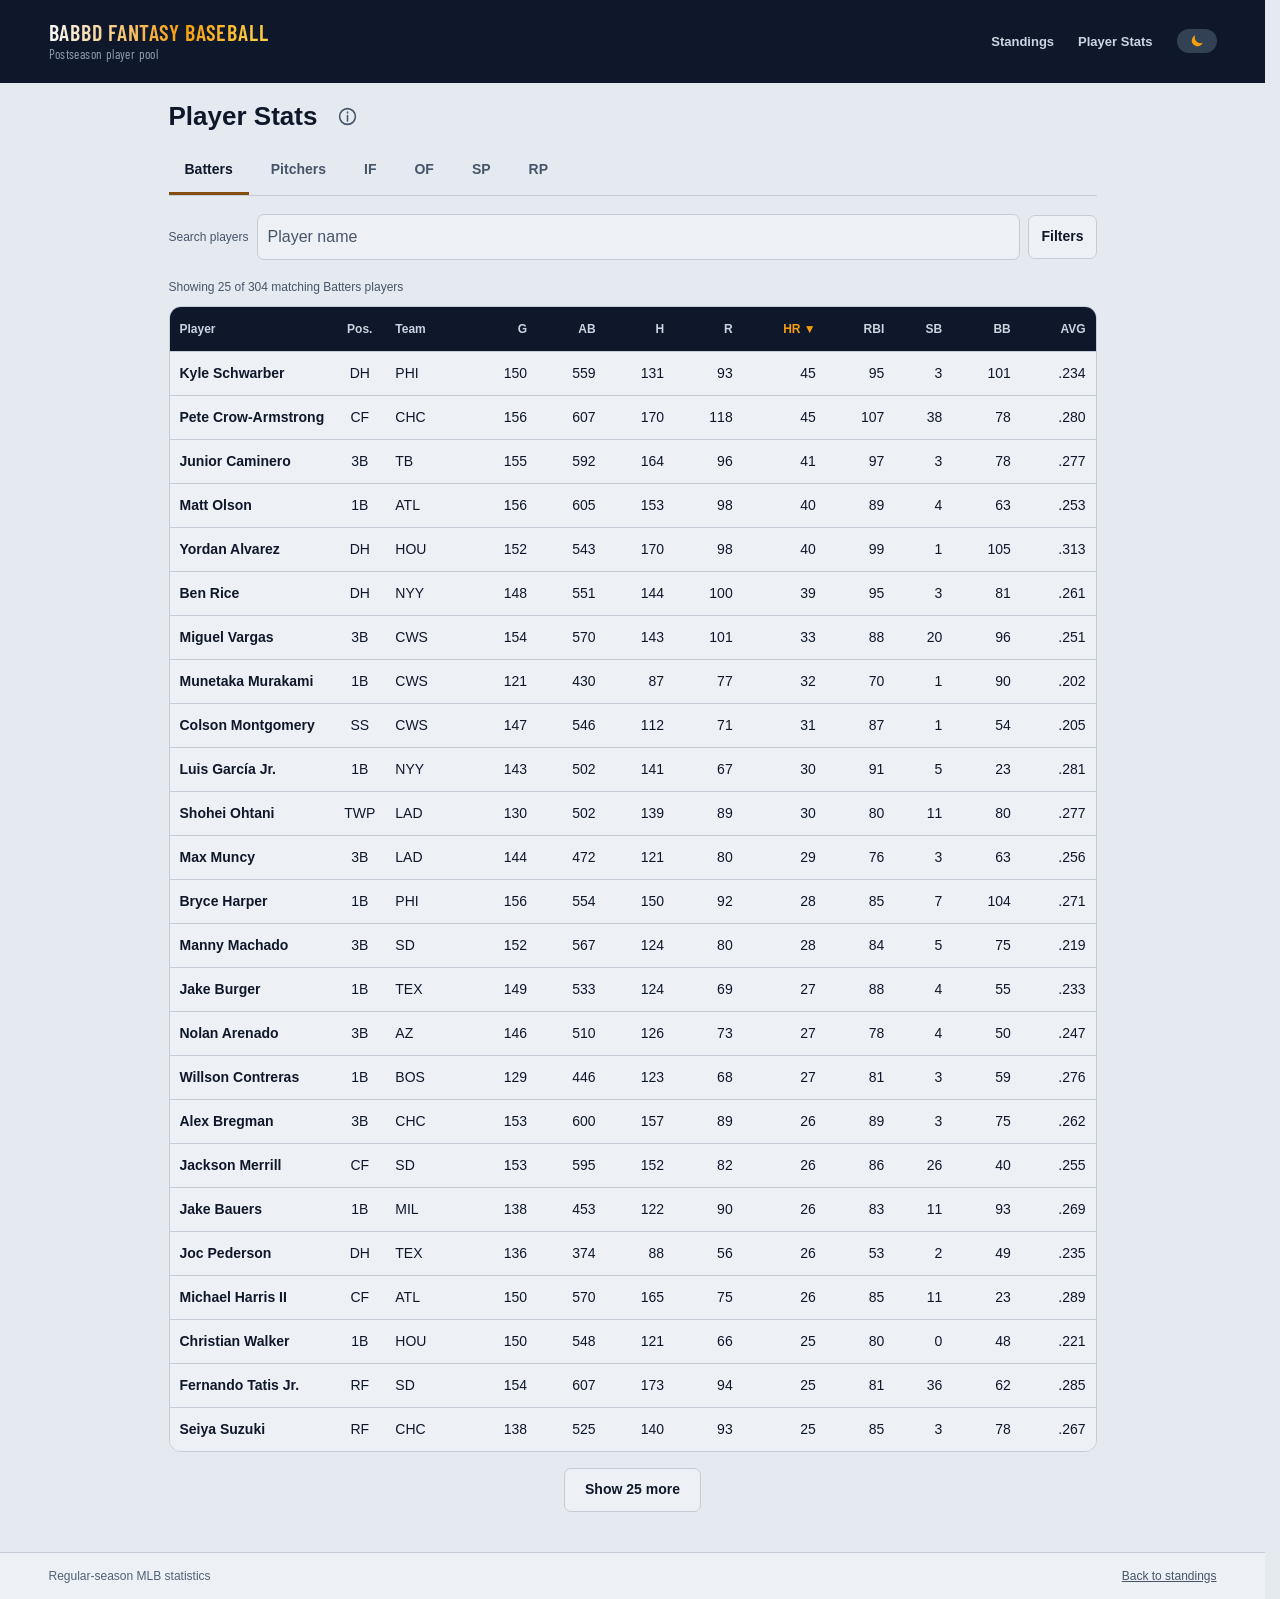
==== docs/stats.html @ 64192c9e "accessibility and additional filters" ====
<!doctype html>
<html lang="en" data-theme="light">
<head>
  <meta charset="utf-8">
  <meta name="viewport" content="width=device-width,initial-scale=1,viewport-fit=cover">
  <meta name="theme-color" content="#0f172a">
  <title>Player Stats · BABBD Fantasy Baseball</title>
  <link rel="icon" type="image/svg+xml" href="favicon.svg">
  <link rel="stylesheet" href="styles.css">
  <link rel="stylesheet" href="stats.css">
  <script src="theme.js"></script>
</head>
<body>
  <header><div class="header-inner">
    <div><h1 class="header-title">BABBD Fantasy Baseball</h1><p class="header-subtitle">Postseason player pool</p></div>
    <button class="mobile-menu-toggle" type="button" aria-label="Open navigation menu" aria-expanded="false" aria-controls="header-menu">
      <svg viewBox="0 0 24 24" aria-hidden="true"><path d="M4 6h16M4 12h16M4 18h16"/></svg>
    </button>
    <nav class="header-right" id="header-menu" aria-label="Main navigation">
      <a class="leaders-nav-link" href="./">Standings</a>
      <a class="leaders-nav-link" href="stats.html" aria-current="page">Player Stats</a>
      <button class="theme-toggle" id="theme-toggle" aria-label="Switch color theme" aria-pressed="false">
        <svg id="theme-icon" viewBox="0 0 24 24" aria-hidden="true"><path d="M21.75 15A9.72 9.72 0 0 1 18 15.75 9.75 9.75 0 0 1 8.25 6c0-1.33.27-2.6.75-3.75A9.75 9.75 0 1 0 21.75 15Z"/></svg>
      </button>
    </nav>
  </div></header>
  <main class="page-wrap">
    <div class="stats-heading">
      <h2 class="stats-title">Player Stats</h2>
      <button id="stats-info-open" class="stats-info-button" type="button" aria-label="About player statistics" aria-haspopup="dialog" aria-controls="stats-info-dialog">
        <svg viewBox="0 0 24 24" aria-hidden="true"><circle cx="12" cy="12" r="9"/><path d="M12 11v6M12 7v1"/></svg>
      </button>
    </div>
    <dialog id="stats-info-dialog" aria-labelledby="stats-info-title" aria-describedby="stats-info-description stats-dates">
      <div class="stats-info-heading">
        <h2 id="stats-info-title">About Player Stats</h2>
        <button id="stats-info-close" type="button" aria-label="Close information" autofocus>×</button>
      </div>
      <p id="stats-info-description" class="stats-intro">Regular-season stats for the selected organizations’ current players, including stats earned with previous teams.</p>
      <p id="stats-dates" class="stats-meta">Statistics dates will appear when player data loads.</p>
      <h3 class="stats-info-subheading">Tabs</h3>
      <p>Batters and Pitchers show the complete lists. IF and OF use primary MLB position; SP and RP use stats in the selected range:</p>
      <ul class="stats-info-rules">
        <li><strong>IF:</strong> C, 1B, 2B, 3B, SS. <strong>OF:</strong> LF, CF, RF, OF.</li>
        <li><strong>SP:</strong> 2+ starts. <strong>RP:</strong> 2+ saves or fewer than 2 starts. Players with 2+ starts and 2+ saves appear in both, regardless of position label.</li>
        <li>Primary DHs and players without a listed position are excluded from IF and OF.</li>
      </ul>
      <h3 class="stats-info-subheading">Eligibility</h3>
      <p>Minimum AB applies to all batting views; minimum IP applies to all pitching views, regardless of sorting. Minimums use the selected range; zero includes everyone. Optioned and injured-list players are included; free agents and released players are excluded.</p>
      <p>Last 30 days ends on the published through-date, includes that day, and stays within the season year.</p>
      <h3 class="stats-info-subheading">Sorting</h3>
      <p>Default: most HR for batters, most K for pitchers. Select a column heading to sort; select again to reverse.</p>
    </dialog>
    <p id="stats-status" class="stats-meta" role="status">Loading player statistics…</p>
    <div id="stats-content" hidden>
      <div class="stats-tabs" role="tablist" aria-label="Player type">
        <button id="batters-tab" role="tab" aria-selected="true" aria-controls="stats-panel" tabindex="0" data-group="batters">Batters</button>
        <button id="pitchers-tab" role="tab" aria-selected="false" aria-controls="stats-panel" tabindex="-1" data-group="pitchers">Pitchers</button>
        <button id="if-tab" role="tab" aria-selected="false" aria-controls="stats-panel" tabindex="-1" data-group="if">IF</button>
        <button id="of-tab" role="tab" aria-selected="false" aria-controls="stats-panel" tabindex="-1" data-group="of">OF</button>
        <button id="sp-tab" role="tab" aria-selected="false" aria-controls="stats-panel" tabindex="-1" data-group="sp">SP</button>
        <button id="rp-tab" role="tab" aria-selected="false" aria-controls="stats-panel" tabindex="-1" data-group="rp">RP</button>
      </div>
      <section id="stats-panel" role="tabpanel" aria-labelledby="batters-tab">
        <div class="stats-controls">
          <div class="stats-search-row">
            <label for="stats-search">Search players</label>
            <input id="stats-search" type="search" placeholder="Player name" autocomplete="off">
            <button id="stats-filters-toggle" type="button" aria-expanded="false" aria-controls="stats-filters-panel">Filters</button>
          </div>
          <div id="stats-filters-panel" class="stats-filter-fields" hidden>
            <label>Statistics range<select id="stats-range"></select></label>
            <label>Team<select id="stats-team"><option value="">All teams</option></select></label>
            <label>Position<select id="stats-position"><option value="">All positions</option></select></label>
            <label>Minimum AB<input id="stats-min-ab" type="number" min="0" step="1" value="0" inputmode="numeric" aria-describedby="stats-qualification-help stats-qualification-error"></label>
            <label>Minimum IP (whole innings)<input id="stats-min-ip" type="number" min="0" step="1" value="0" inputmode="numeric" aria-describedby="stats-qualification-help stats-qualification-error"></label>
            <p id="stats-qualification-help" class="stats-meta stats-filter-help">Applies to every player in the relevant batting or pitching view. Zero means no minimum.</p>
            <p id="stats-qualification-error" class="stats-meta stats-filter-help" role="status" hidden>Enter a whole number of zero or greater for each minimum. The last valid minimums remain applied.</p>
          </div>
        </div>
        <p id="stats-count" class="stats-meta" role="status"></p>
        <div class="stats-table-wrap" role="region" aria-label="Player statistics, scroll horizontally for more columns" tabindex="0">
          <table id="player-stats-table"><caption class="sr-only">Player statistics</caption><thead></thead><tbody></tbody></table>
        </div>
        <p id="stats-empty" class="stats-meta" hidden>No players match these filters.</p>
        <button id="stats-show-more" type="button" aria-controls="player-stats-table" hidden>Show more</button>
      </section>
    </div>
  </main>
  <footer class="site-footer"><div class="site-footer-inner"><span>Regular-season MLB statistics</span><a href="./">Back to standings</a></div></footer>
  <script src="header.js" defer></script>
  <script src="stats-positions.js" defer></script>
  <script src="stats-sort.js" defer></script>
  <script src="stats-filters.js" defer></script>
  <script src="stats.js" defer></script>
</body>
</html>
---- docs/styles.css ----
@import url('https://fonts.googleapis.com/css2?family=Barlow+Condensed:wght@400;600&display=swap');
*,*::before,*::after{box-sizing:border-box;margin:0;padding:0}
:root{--bg:#e4eaf0;--card:#edf1f5;--hover:#dce3ea;--header:#0f172a;--th:#0f172a;--text:#0f172a;--owner:#0f172a;--score:#0f172a;--muted:#475569;--faint:#526176;--border:#c4cdd7;--border-th:#1e293b;--green:#059669;--green-bg:#bbf7d0;--green-text:#065f46;--red:#dc2626;--red-bg:#fecaca;--red-text:#991b1b;--mid-bg:#d4dce5;--mid-text:#475569;--accent:#f59e0b;--sort-text:#854d0e;--focus:#854d0e;--radius:12px;--title:linear-gradient(95deg,#f8fafc 0%,#f59e0b 60%,#fcd34d 100%)}
[data-theme=dark]{--bg:#0f172a;--card:#1e293b;--hover:#263349;--header:#020817;--th:#020817;--text:#e2e8f0;--owner:#f1f5f9;--score:#f1f5f9;--muted:#94a3b8;--faint:#94a3b8;--border:#334155;--border-th:#0f172a;--green:#34d399;--green-bg:#0d3d23;--green-text:#34d399;--red:#f87171;--red-bg:#2d0a0a;--red-text:#f87171;--mid-bg:#1e293b;--mid-text:#94a3b8;--sort-text:#f59e0b;--focus:#f59e0b;--title:linear-gradient(95deg,#f1f5f9 0%,#fcd34d 55%,#f59e0b 100%)}
html{scrollbar-gutter:stable}body{font-family:-apple-system,BlinkMacSystemFont,"Segoe UI",Roboto,sans-serif;background:var(--bg);color:var(--text);font-size:14px;line-height:1.5;min-height:100vh;display:flex;flex-direction:column}header{background:var(--header);color:white}.header-inner{max-width:1200px;margin:auto;padding:1.25rem 1rem;display:flex;align-items:center;justify-content:space-between;gap:1rem}.header-left,.header-right{display:flex;align-items:center}.header-left{gap:12px;min-width:0}.header-right{gap:1.5rem}.site-logo{display:flex}.site-logo svg{width:34px;height:34px}.header-title{font:600 22px/1.1 'Barlow Condensed',sans-serif;letter-spacing:.04em;text-transform:uppercase;background:var(--title);background-clip:text;-webkit-background-clip:text;color:transparent}.header-subtitle{font:400 13px/1.2 'Barlow Condensed',sans-serif;letter-spacing:.03em;color:#94a3b8;margin-top:3px}.header-meta{display:flex;gap:1.5rem;font-size:13px;color:#94a3b8}.header-meta strong{color:white;font-weight:500}.theme-toggle{background:#334155;border:0;border-radius:20px;width:40px;height:24px;display:grid;place-items:center;cursor:pointer}.theme-toggle svg{width:14px;height:14px;fill:#f59e0b}.page-wrap{max-width:1200px;width:100%;margin:auto;padding:1.5rem 1rem;flex:1}.status-bar{display:flex;align-items:center;gap:.5rem;color:var(--muted);font-size:12px;margin-bottom:1rem}.status-dot{width:7px;height:7px;background:var(--green);border-radius:50%}.section-heading{font-size:11px;font-weight:600;color:var(--muted);text-transform:uppercase;letter-spacing:.06em;margin-bottom:.75rem}.legend{display:flex;gap:1rem;flex-wrap:wrap;color:var(--muted);font-size:12px;margin-bottom:1rem}.legend span{display:flex;align-items:center;gap:5px}.legend-dot{width:10px;height:10px;border-radius:2px;display:inline-block}.table-wrap{background:var(--card);border:1px solid var(--border);border-radius:var(--radius);overflow-x:auto;margin-bottom:1.5rem}.leaderboard{width:100%;border-collapse:collapse;min-width:860px;font-variant-numeric:tabular-nums}.leaderboard th{background:var(--th);color:#94a3b8;font-size:11px;font-weight:600;text-transform:uppercase;letter-spacing:.05em;padding:10px;text-align:center;white-space:nowrap;border-bottom:1px solid var(--border-th)}.leaderboard th.col-left,.leaderboard td.col-left{text-align:left}.leaderboard tbody tr{border-bottom:1px solid var(--border)}.leaderboard tbody tr:last-child{border:0}.leaderboard tbody tr:hover td{background:var(--hover)}.leaderboard td{padding:10px;text-align:center;vertical-align:middle;background:var(--card)}.leaderboard th:nth-child(1),.leaderboard td:nth-child(1){position:sticky;left:0;z-index:2}.leaderboard th:nth-child(2),.leaderboard td:nth-child(2){position:sticky;left:48px;z-index:2}.leaderboard th:nth-child(-n+2){background:var(--th)}.place{display:inline-flex;align-items:center;justify-content:center;width:26px;height:26px;border-radius:50%;font-size:13px;font-weight:600}.place-1{background:#EFBF04;color:#3d1a00}.place-2{background:#C4C4C4;color:#1e293b}.place-3{background:#CE8946;color:#3d1a00}.place-n{color:var(--muted)}.owner-link{color:var(--owner);font-weight:600;text-decoration:none}.owner-link:hover{text-decoration:underline}.score{font-size:16px;font-weight:700;color:var(--score)}.cat-cell{display:flex;flex-direction:column;align-items:center;gap:3px}.cat-val{font-size:13px;font-weight:500}.cat-pts{font-size:10px;font-weight:600;padding:1px 5px;border-radius:10px;min-width:22px}.pts-high{background:var(--green-bg);color:var(--green-text)}.pts-low{background:var(--red-bg);color:var(--red-text)}.pts-mid{background:var(--mid-bg);color:var(--mid-text)}.sortable{cursor:pointer;user-select:none}.sortable:hover,th.sort-active{background:var(--hover)!important;color:var(--accent)!important}td.sort-active{background:var(--hover)!important;color:var(--score)!important}.sort-indicator{font-size:9px;margin-left:2px}.mobile-only{display:none}.mob-card{background:var(--card);border:1px solid var(--border);border-radius:var(--radius);margin-bottom:8px;overflow:hidden}.mob-card-header{width:100%;display:flex;align-items:center;gap:10px;padding:12px 14px;background:none;border:0;color:var(--text);cursor:pointer}.mob-owner{flex:1;text-align:left;font-size:15px}.mob-score{font-size:18px;font-weight:700;color:var(--score)}.mob-chevron{width:16px;color:var(--muted);transition:transform .2s}.mob-detail{border-top:1px solid var(--border);padding:12px 14px 14px}.mob-cat-grid{display:grid;grid-template-columns:repeat(5,1fr);gap:7px}.mob-cat{display:flex;flex-direction:column;align-items:center;background:var(--bg);border:1px solid var(--border);border-radius:8px;padding:7px 3px}.mob-cat label{font-size:9px;color:var(--muted);font-weight:700}.mob-cat strong{font-size:13px}.mob-detail-link{display:block;text-align:center;margin-top:10px;padding:7px;color:var(--muted);border:1px solid var(--border);border-radius:8px;text-decoration:none}.mob-sort-bar{align-items:center;gap:.5rem;margin-bottom:.75rem}.mob-sort-bar label{font-size:13px;color:var(--muted)}.mob-sort-bar select{background:var(--card);color:var(--text);border:1px solid var(--border);border-radius:4px;padding:.35rem .5rem}.back-link{display:inline-block;color:var(--muted);text-decoration:none;font-size:12px;margin-bottom:1.25rem}.owner-heading{display:flex;justify-content:space-between;align-items:end;margin-bottom:1.5rem}.owner-heading h2{font:600 30px 'Barlow Condensed',sans-serif;text-transform:uppercase}.owner-heading p{color:var(--muted);font-size:13px}.owner-heading strong{font-size:26px}.owner-section{margin-top:2rem}.owner-table{min-width:1080px}.owner-table th:nth-child(1),.owner-table td:nth-child(1){left:0}.owner-table th:nth-child(2),.owner-table td:nth-child(2){left:44px}.player-name{font-weight:600;color:var(--owner)}.slot{color:var(--muted);font-size:11px}.totals-row td{border-top:2px solid var(--border);font-weight:700}.site-footer{border-top:1px solid var(--border);background:var(--card);margin-top:auto}.site-footer-inner{max-width:1200px;margin:auto;padding:.875rem 1rem;display:flex;justify-content:space-between;color:var(--faint);font-size:12px}.state-msg{padding:3rem;text-align:center;color:var(--muted)}.sr-only{position:absolute;width:1px;height:1px;overflow:hidden;clip:rect(0,0,0,0)}
@media(max-width:640px){.desktop-only{display:none!important}.mobile-only{display:block}.mob-sort-bar{display:flex}.header-meta{display:none}.header-title{font-size:17px}.page-wrap{padding:1rem .75rem}.mob-cat-grid{grid-template-columns:repeat(5,1fr)}.owner-heading h2{font-size:25px}.site-footer-inner{gap:.5rem;flex-wrap:wrap}}
@media(prefers-reduced-motion:reduce){*{scroll-behavior:auto!important;transition:none!important}}
.mobile-roster{display:none}.player-card{background:var(--card);border:1px solid var(--border);border-radius:var(--radius);margin-bottom:8px;overflow:hidden}.player-card-button{width:100%;border:0;background:none;color:var(--text);display:grid;grid-template-columns:38px 1fr auto 16px;align-items:center;gap:8px;text-align:left;padding:12px;cursor:pointer}.player-card-button:hover{background:var(--hover)}.player-card-name{font-weight:600;color:var(--owner)}.player-card-summary{font-size:12px;color:var(--muted);white-space:nowrap}.player-card-chevron{width:16px;color:var(--muted);transition:transform .2s}.player-card-detail{border-top:1px solid var(--border);padding:10px}.player-stat-grid{display:grid;grid-template-columns:repeat(5,1fr);gap:7px}.player-stat{display:flex;flex-direction:column;align-items:center;gap:2px;background:var(--bg);border:1px solid var(--border);border-radius:8px;padding:7px 3px}.player-stat label{font-size:9px;font-weight:700;color:var(--muted);text-transform:uppercase}.player-stat strong{font-size:13px;font-variant-numeric:tabular-nums}.mobile-total{display:flex;justify-content:space-between;align-items:center;background:var(--card);border:1px solid var(--border);border-radius:var(--radius);padding:11px 12px;margin-top:10px;font-weight:700}.mobile-total span:last-child{font-size:12px;color:var(--muted);text-align:right}
@media(max-width:768px) and (orientation:portrait){.owner-table-wrap{display:none}.mobile-roster{display:block}.owner-section{margin-top:1.5rem}.owner-heading{align-items:center}.owner-heading strong{font-size:21px}.player-stat-grid{grid-template-columns:repeat(4,1fr)}}

/* Keep all six hitting categories above all six pitching categories on mobile. */
.site-nav{display:flex;align-items:center;gap:14px}
#standings-table th.sortable{padding:0}
#standings-table th.sortable button{background:none;border:0;color:inherit;font:inherit;text-transform:inherit;letter-spacing:inherit;min-height:44px;width:100%;padding:10px;cursor:pointer}
#standings-table th.sortable:hover,#standings-table th.sort-active{color:var(--sort-text)!important}
#standings-table button:focus-visible{outline:2px solid var(--accent);outline-offset:-3px}
#standings-table th.sort-active button:focus-visible,#standings-table th:hover button:focus-visible{outline-color:var(--focus)}
.site-footer a{color:var(--muted)}
input::placeholder{color:var(--muted);opacity:1}
.mobile-menu-toggle{display:none;background:transparent;border:1px solid #475569;border-radius:7px;color:#f8fafc;width:44px;height:44px;align-items:center;justify-content:center;cursor:pointer;flex-shrink:0}
.mobile-menu-toggle svg{width:22px;height:22px;fill:none;stroke:currentColor;stroke-width:2;stroke-linecap:round}
.mobile-menu-toggle:focus-visible,#header-menu a:focus-visible,#header-menu button:focus-visible{outline:2px solid #f59e0b;outline-offset:3px}
@media(max-width:780px){
  header{position:relative;z-index:10}
  .header-inner{flex-wrap:wrap}
  .header-right{gap:14px}
  .mobile-menu-toggle{display:inline-flex;margin-left:auto}
  #header-menu{display:none;position:absolute;top:100%;right:0;width:240px;max-width:calc(100vw - 24px);align-items:stretch;gap:8px;padding:12px;background:var(--header);border:1px solid #334155;border-right:0;border-radius:0 0 0 12px;box-shadow:0 12px 28px #0005}
  #header-menu.is-open{display:flex;flex-direction:column}
  #header-menu .site-nav{flex-direction:column;align-items:stretch;gap:0}
  #header-menu .leaders-nav-link{min-height:44px;padding:10px 8px;border-radius:6px}
  #header-menu .leaders-nav-link:hover{background:#334155}
  #header-menu .theme-toggle{width:100%;min-height:44px;border-radius:6px;display:flex;align-items:center;justify-content:flex-start;gap:10px;padding:10px 8px;color:#f8fafc;font:inherit}
  #header-menu .theme-toggle::after{content:"Dark Mode";font-size:13px;font-weight:600}
  [data-theme=dark] #header-menu .theme-toggle::after{content:"Light Mode"}
}
@media(max-width:640px){
  .mob-cat-grid{grid-template-columns:repeat(6,minmax(0,1fr));gap:4px}
  .mob-cat{min-width:0;padding:7px 1px}
}

.leaders-nav-link{color:#cbd5e1;text-decoration:none;font-size:13px;font-weight:600;display:flex;gap:5px;align-items:center}.leaders-nav-link:hover{color:white}.section-toggle-header{display:flex;align-items:center;justify-content:space-between;margin-bottom:.75rem}.section-toggle-header .section-heading{margin:0}.section-toggle-btn,.log-filter{border:1px solid var(--border);background:var(--card);color:var(--muted);border-radius:7px;padding:6px 10px;cursor:pointer}.section-toggle-btn:hover,.log-filter:hover,.log-filter.active{background:var(--hover);color:var(--text)}.game-log-controls{display:flex;gap:7px;margin-bottom:10px}.game-log-day{margin-bottom:1.25rem}.game-log-date{font-size:11px;text-transform:uppercase;letter-spacing:.06em;color:var(--muted);margin-bottom:7px}.game-log-card{background:var(--card);border:1px solid var(--border);border-radius:var(--radius);margin-bottom:7px;overflow:hidden}.game-log-head{display:grid;grid-template-columns:minmax(130px,1fr) auto;gap:10px;padding:10px 12px;border-bottom:1px solid var(--border)}.game-log-player{font-weight:600}.game-log-meta{font-size:11px;color:var(--muted)}.game-log-summary{font-size:12px;color:var(--muted);text-align:right}.game-log-stats{display:grid;grid-template-columns:repeat(auto-fit,minmax(58px,1fr));gap:6px;padding:9px}.leaders-grid{display:grid;grid-template-columns:repeat(auto-fill,minmax(310px,1fr));gap:1rem}.leader-card{background:var(--card);border:1px solid var(--border);border-radius:var(--radius);overflow:hidden}.leader-card-header{width:100%;display:flex;align-items:center;justify-content:space-between;background:none;border:0;color:var(--text);padding:12px 14px;cursor:pointer}.leader-card-title{font-size:13px;text-transform:uppercase;letter-spacing:.05em}.leader-card-body{border-top:1px solid var(--border)}.leader-list{width:100%;border-collapse:collapse}.leader-list td{padding:9px 10px;border-bottom:1px solid var(--border)}.leader-list tr:last-child td{border:0}.leader-player{font-weight:600}.leader-owner{display:block;color:var(--muted);font-size:11px}.leader-value{text-align:right;font-size:15px;font-weight:700}.leader-chevron{width:16px;color:var(--muted);transition:transform .2s}
@media(min-width:641px){.leader-card-header{pointer-events:none}.leader-chevron{display:none}.leader-card-body{display:block!important}}
@media(max-width:640px){.leaders-nav-text{display:none}.game-log-head{grid-template-columns:1fr}.game-log-summary{text-align:left}.game-log-stats{grid-template-columns:repeat(4,1fr)}}
---- docs/stats.css ----
.stats-title{font-size:26px;margin-bottom:8px}
#stats-show-more{display:block;min-height:44px;margin:16px auto;padding:10px 20px;border:1px solid var(--border);border-radius:7px;background:var(--card);color:var(--text);font:inherit;font-weight:600;cursor:pointer}
#stats-show-more[hidden]{display:none}
#stats-show-more:hover{background:var(--hover)}
#stats-show-more:focus-visible{outline:2px solid var(--focus);outline-offset:3px}
.page-wrap{max-width:960px;padding-top:12px}
#stats-status:empty{display:none}
#stats-content .stats-tabs{margin-top:8px}
@media(max-width:640px){#player-stats-table .stats-supporting{display:none}}
.stats-heading{display:flex;align-items:center;gap:8px;margin-bottom:4px}
.stats-heading .stats-title{margin-bottom:0}
.stats-info-button{display:grid;place-items:center;min-width:44px;min-height:44px;border:0;border-radius:50%;background:transparent;color:var(--muted);cursor:pointer}
.stats-info-button svg{width:21px;height:21px;fill:none;stroke:currentColor;stroke-width:1.8;stroke-linecap:round}
.stats-info-button:hover{background:var(--hover);color:var(--text)}
#stats-info-dialog{margin:auto;width:calc(100% - 32px);max-width:520px;max-height:calc(100dvh - 32px);overflow:auto;padding:24px;border:1px solid var(--border);border-radius:var(--radius);background:var(--card);color:var(--text);box-shadow:0 20px 60px #0005}
#stats-info-dialog::backdrop{background:rgb(0 0 0 / .55)}
.stats-info-heading{display:flex;align-items:center;justify-content:space-between;gap:12px;margin-bottom:16px}
.stats-info-heading h2{font-size:20px}
.stats-info-subheading{font-size:15px;margin:18px 0 8px}
.stats-info-rules{padding-left:20px;margin:12px 0}
.stats-info-rules li{margin:8px 0}
#stats-info-close{flex-shrink:0;width:44px;height:44px;border:0;border-radius:7px;background:var(--hover);color:var(--text);font-size:26px;cursor:pointer}
.stats-info-button:focus-visible,#stats-info-close:focus-visible{outline:2px solid var(--focus);outline-offset:3px}
.stats-intro{max-width:760px;color:var(--muted);margin-bottom:14px}
.stats-meta{color:var(--muted);font-size:12px;margin:10px 0}
.stats-tabs{display:flex;gap:6px;border-bottom:1px solid var(--border);margin-top:20px;overflow-x:auto}
.stats-tabs button{background:none;border:0;border-bottom:3px solid transparent;color:var(--muted);padding:12px 16px;min-height:44px;flex-shrink:0;font:inherit;font-weight:600;cursor:pointer}
.stats-tabs button[aria-selected=true]{border-bottom-color:var(--focus);color:var(--text)}
@media(max-width:640px){
  .stats-tabs{gap:0}
  .stats-tabs button{flex:1 0 auto;padding:12px 7px;font-size:13px}
}
.stats-controls{display:grid;grid-template-columns:1fr;gap:12px;margin:18px 0}
.stats-search-row{display:grid;grid-template-columns:auto minmax(0,1fr) auto;align-items:center;gap:8px}
.stats-search-row label{white-space:nowrap}
#stats-filters-toggle{min-height:44px;padding:10px 12px;border:1px solid var(--border);border-radius:7px;background:var(--card);color:var(--text);font:inherit;font-weight:600;cursor:pointer}
#stats-filters-toggle[aria-expanded=true]{background:var(--hover)}
.stats-filter-fields{display:grid;grid-template-columns:repeat(2,minmax(0,1fr));gap:12px;padding:12px;border:1px solid var(--border);border-radius:7px;background:var(--card)}
.stats-filter-fields[hidden]{display:none}
.stats-filter-help{grid-column:1/-1;margin:0}
.stats-controls input[aria-invalid=true]{border-color:var(--red)}
@media(max-width:640px){.stats-filter-fields{grid-template-columns:1fr}}
.stats-controls label{display:flex;flex-direction:column;gap:6px;font-size:12px;color:var(--muted);min-width:0}
.stats-controls input,.stats-controls select{width:100%;min-width:0;background:var(--card);color:var(--text);border:1px solid var(--border);border-radius:7px;padding:10px;font:inherit;font-size:16px}
.stats-table-wrap{overflow:auto;border:1px solid var(--border);border-radius:var(--radius);background:var(--card)}
#player-stats-table{width:100%;border-collapse:separate;border-spacing:0;white-space:nowrap;font-variant-numeric:tabular-nums}
#player-stats-table th{background:var(--th);color:#cbd5e1;text-align:right;font-size:12px}
#player-stats-table th button{color:inherit;background:none;border:0;padding:12px 10px;cursor:pointer;font:inherit;font-weight:600;min-height:44px}
#player-stats-table td{padding:11px 10px;text-align:right;border-top:1px solid var(--border);background:var(--card)}
#player-stats-table th:first-child,#player-stats-table td:first-child{width:1%;white-space:nowrap;text-align:left;position:sticky;left:0;z-index:1}
#player-stats-table th:has(button[data-sort="team"]),#player-stats-table .stats-team-cell{text-align:left}
#player-stats-table th:has(button[data-sort="position"]),#player-stats-table .stats-position-cell{width:1%;text-align:center}
#player-stats-table td:first-child{font-weight:600}
#player-stats-table tbody tr:hover td{background:var(--hover)}
#player-stats-table th[aria-sort=ascending],#player-stats-table th[aria-sort=descending]{color:var(--accent)}
.stats-tabs button:focus-visible,.stats-controls :focus-visible{outline:2px solid var(--focus);outline-offset:2px}
#player-stats-table button:focus-visible{outline:2px solid var(--accent);outline-offset:-3px}
@media(max-width:640px){
  .stats-title{font-size:22px}
  #player-stats-table td:first-child{min-width:110px;max-width:150px;white-space:normal;overflow-wrap:anywhere}
}
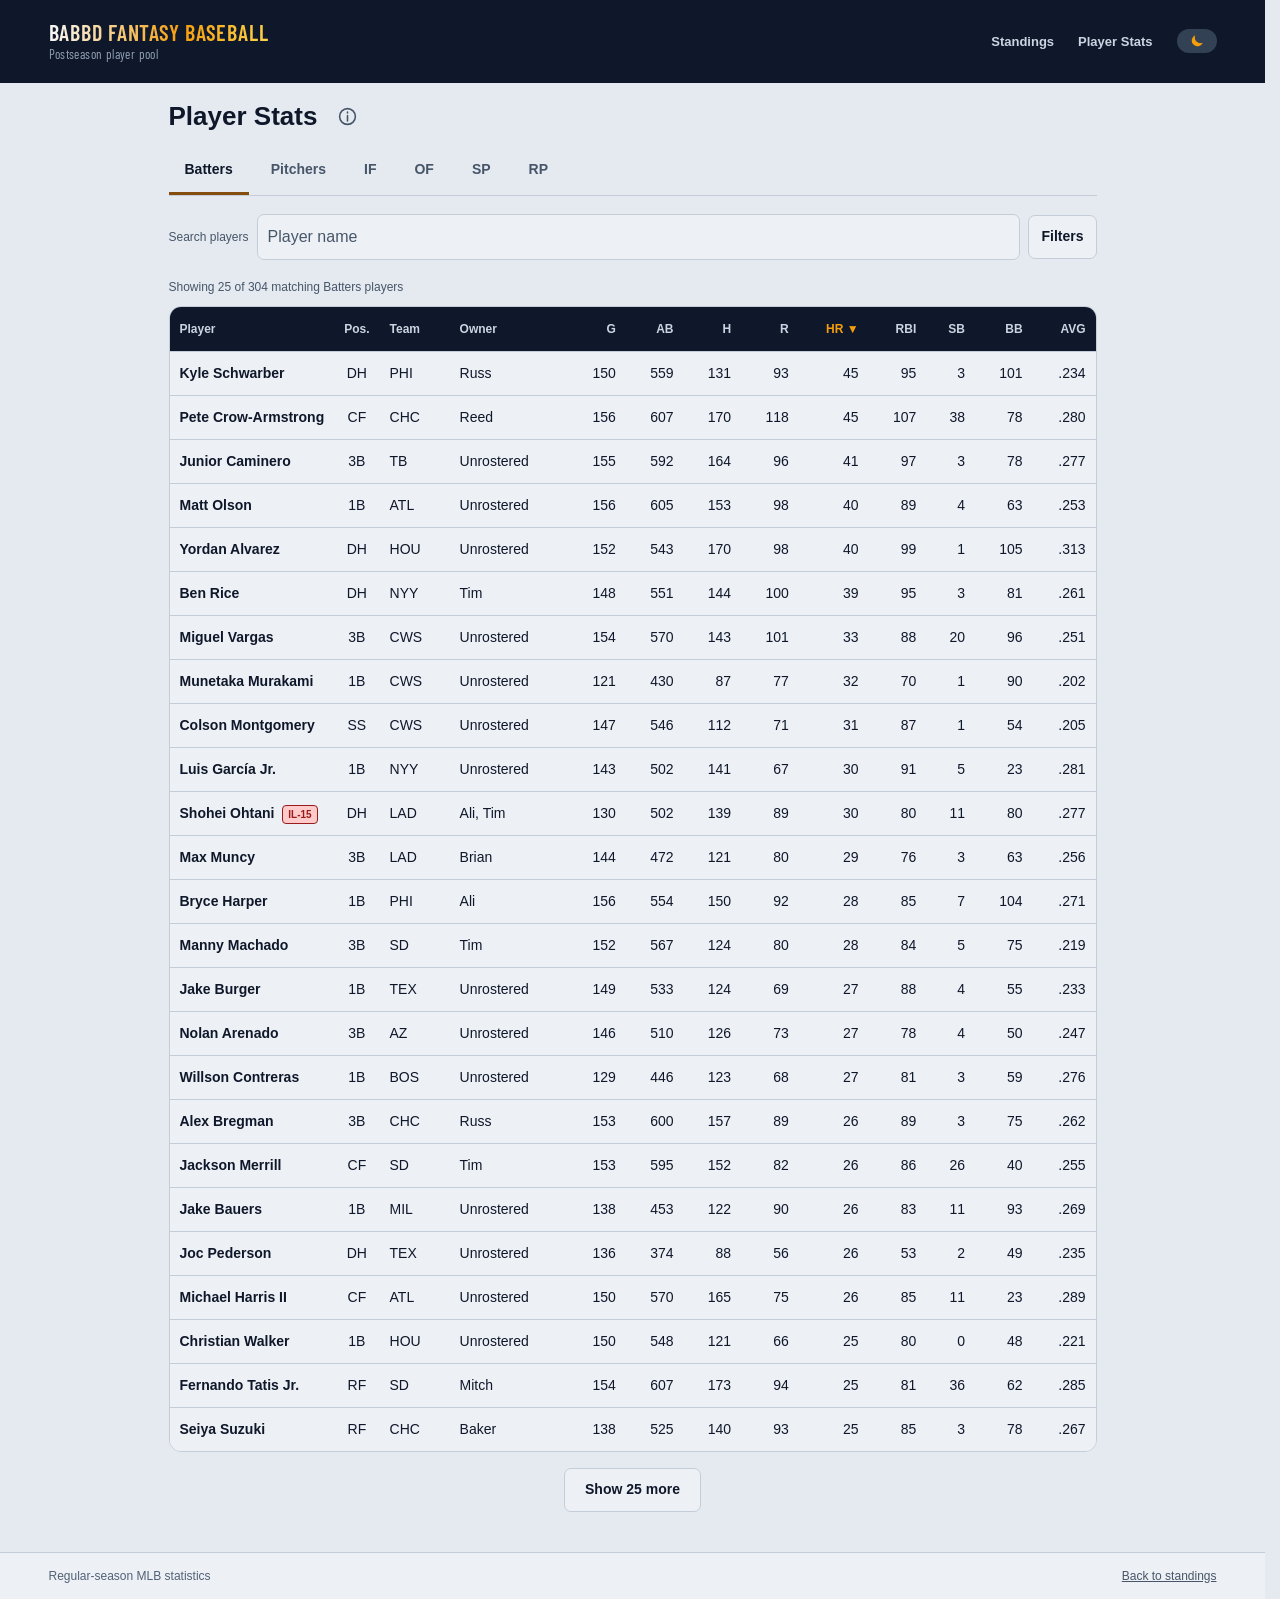
==== commit cd4f4847: "refined sorts and updated data" ====
--- a/docs/stats.html
+++ b/docs/stats.html
@@ -7,7 +7,7 @@
   <title>Player Stats · BABBD Fantasy Baseball</title>
   <link rel="icon" type="image/svg+xml" href="favicon.svg">
   <link rel="stylesheet" href="styles.css">
-  <link rel="stylesheet" href="stats.css">
+  <link rel="stylesheet" href="stats.css?v=20260922-owners">
   <script src="theme.js"></script>
 </head>
 <body>
@@ -43,9 +43,11 @@
       <ul class="stats-info-rules">
         <li><strong>IF:</strong> C, 1B, 2B, 3B, SS. <strong>OF:</strong> LF, CF, RF, OF.</li>
         <li><strong>SP:</strong> 2+ starts. <strong>RP:</strong> 2+ saves or fewer than 2 starts. Players with 2+ starts and 2+ saves appear in both, regardless of position label.</li>
-        <li>Primary DHs and players without a listed position are excluded from IF and OF.</li>
+        <li>Primary DHs and players without a listed position are excluded from IF and OF. Ohtani is displayed as DH for batting and SP for pitching.</li>
       </ul>
       <h3 class="stats-info-subheading">Eligibility</h3>
+      <p>Owner Status uses the same test rosters as Standings. Ownership applies across statistics ranges; filters only include players in this page’s postseason player pool.</p>
+      <p>Red IL badges show injured-list status as of the range's roster date, not an expected return date.</p>
       <p>Minimum AB applies to all batting views; minimum IP applies to all pitching views, regardless of sorting. Minimums use the selected range; zero includes everyone. Optioned and injured-list players are included; free agents and released players are excluded.</p>
       <p>Last 30 days ends on the published through-date, includes that day, and stays within the season year.</p>
       <h3 class="stats-info-subheading">Sorting</h3>
@@ -71,6 +73,7 @@
           <div id="stats-filters-panel" class="stats-filter-fields" hidden>
             <label>Statistics range<select id="stats-range"></select></label>
             <label>Team<select id="stats-team"><option value="">All teams</option></select></label>
+            <label>Owner Status<select id="stats-owner"><option value="">All Players</option></select></label>
             <label>Position<select id="stats-position"><option value="">All positions</option></select></label>
             <label>Minimum AB<input id="stats-min-ab" type="number" min="0" step="1" value="0" inputmode="numeric" aria-describedby="stats-qualification-help stats-qualification-error"></label>
             <label>Minimum IP (whole innings)<input id="stats-min-ip" type="number" min="0" step="1" value="0" inputmode="numeric" aria-describedby="stats-qualification-help stats-qualification-error"></label>
@@ -89,9 +92,11 @@
   </main>
   <footer class="site-footer"><div class="site-footer-inner"><span>Regular-season MLB statistics</span><a href="./">Back to standings</a></div></footer>
   <script src="header.js" defer></script>
-  <script src="stats-positions.js" defer></script>
-  <script src="stats-sort.js" defer></script>
+  <script src="stats-positions.js?v=20260922-pitcher-roles" defer></script>
+  <script src="stats-sort.js?v=20260922-owners" defer></script>
+  <script src="stats-owners.js?v=20260922-owners" defer></script>
   <script src="stats-filters.js" defer></script>
-  <script src="stats.js" defer></script>
+  <script src="stats-status.js" defer></script>
+  <script src="stats.js?v=20260922-owners" defer></script>
 </body>
 </html>
--- a/docs/styles.css
+++ b/docs/styles.css
@@ -10,6 +10,19 @@
 
 /* Keep all six hitting categories above all six pitching categories on mobile. */
 .site-nav{display:flex;align-items:center;gap:14px}
+.owner-table{min-width:0;width:auto}
+.owner-table th,.owner-table td{padding:8px 6px;white-space:nowrap}
+.owner-table th:first-child,.owner-table td:first-child{width:44px;min-width:44px;max-width:44px;padding-left:6px;padding-right:6px}
+.owner-table th:nth-child(2),.owner-table td:nth-child(2){width:1%;white-space:nowrap;padding-left:6px;padding-right:6px}
+@media(max-width:640px){
+  .owner-table th,.owner-table td{padding-left:4px;padding-right:4px}
+  /* Hide supporting stats in headers, player rows, and team totals alike. */
+  #hitter-table tr>:nth-child(3),#hitter-table tr>:nth-child(4),
+  #pitcher-table tr>:nth-child(3),#pitcher-table tr>:nth-child(8),
+  #pitcher-table tr>:nth-child(9),#pitcher-table tr>:nth-child(10){display:none}
+  .owner-table th:nth-child(2),.owner-table td:nth-child(2){padding-left:4px;padding-right:4px}
+  .owner-table td.player-name{min-width:110px;max-width:150px;white-space:normal;overflow-wrap:anywhere}
+}
 #standings-table th.sortable{padding:0}
 #standings-table th.sortable button{background:none;border:0;color:inherit;font:inherit;text-transform:inherit;letter-spacing:inherit;min-height:44px;width:100%;padding:10px;cursor:pointer}
 #standings-table th.sortable:hover,#standings-table th.sort-active{color:var(--sort-text)!important}
--- a/docs/stats.css
+++ b/docs/stats.css
@@ -1,4 +1,5 @@
 .stats-title{font-size:26px;margin-bottom:8px}
+.stats-il-badge{display:inline-block;vertical-align:middle;margin-left:4px;padding:1px 5px;border:1px solid currentColor;border-radius:4px;background:var(--red-bg);color:var(--red-text);font-size:10px;font-weight:700;line-height:1.5;white-space:nowrap}
 #stats-show-more{display:block;min-height:44px;margin:16px auto;padding:10px 20px;border:1px solid var(--border);border-radius:7px;background:var(--card);color:var(--text);font:inherit;font-weight:600;cursor:pointer}
 #stats-show-more[hidden]{display:none}
 #stats-show-more:hover{background:var(--hover)}
@@ -6,7 +7,8 @@
 .page-wrap{max-width:960px;padding-top:12px}
 #stats-status:empty{display:none}
 #stats-content .stats-tabs{margin-top:8px}
-@media(max-width:640px){#player-stats-table .stats-supporting{display:none}}
+#player-stats-table .stats-owner-cell{text-align:left}
+@media(max-width:640px){#player-stats-table .stats-supporting,#player-stats-table .stats-owner-cell{display:none}}
 .stats-heading{display:flex;align-items:center;gap:8px;margin-bottom:4px}
 .stats-heading .stats-title{margin-bottom:0}
 .stats-info-button{display:grid;place-items:center;min-width:44px;min-height:44px;border:0;border-radius:50%;background:transparent;color:var(--muted);cursor:pointer}
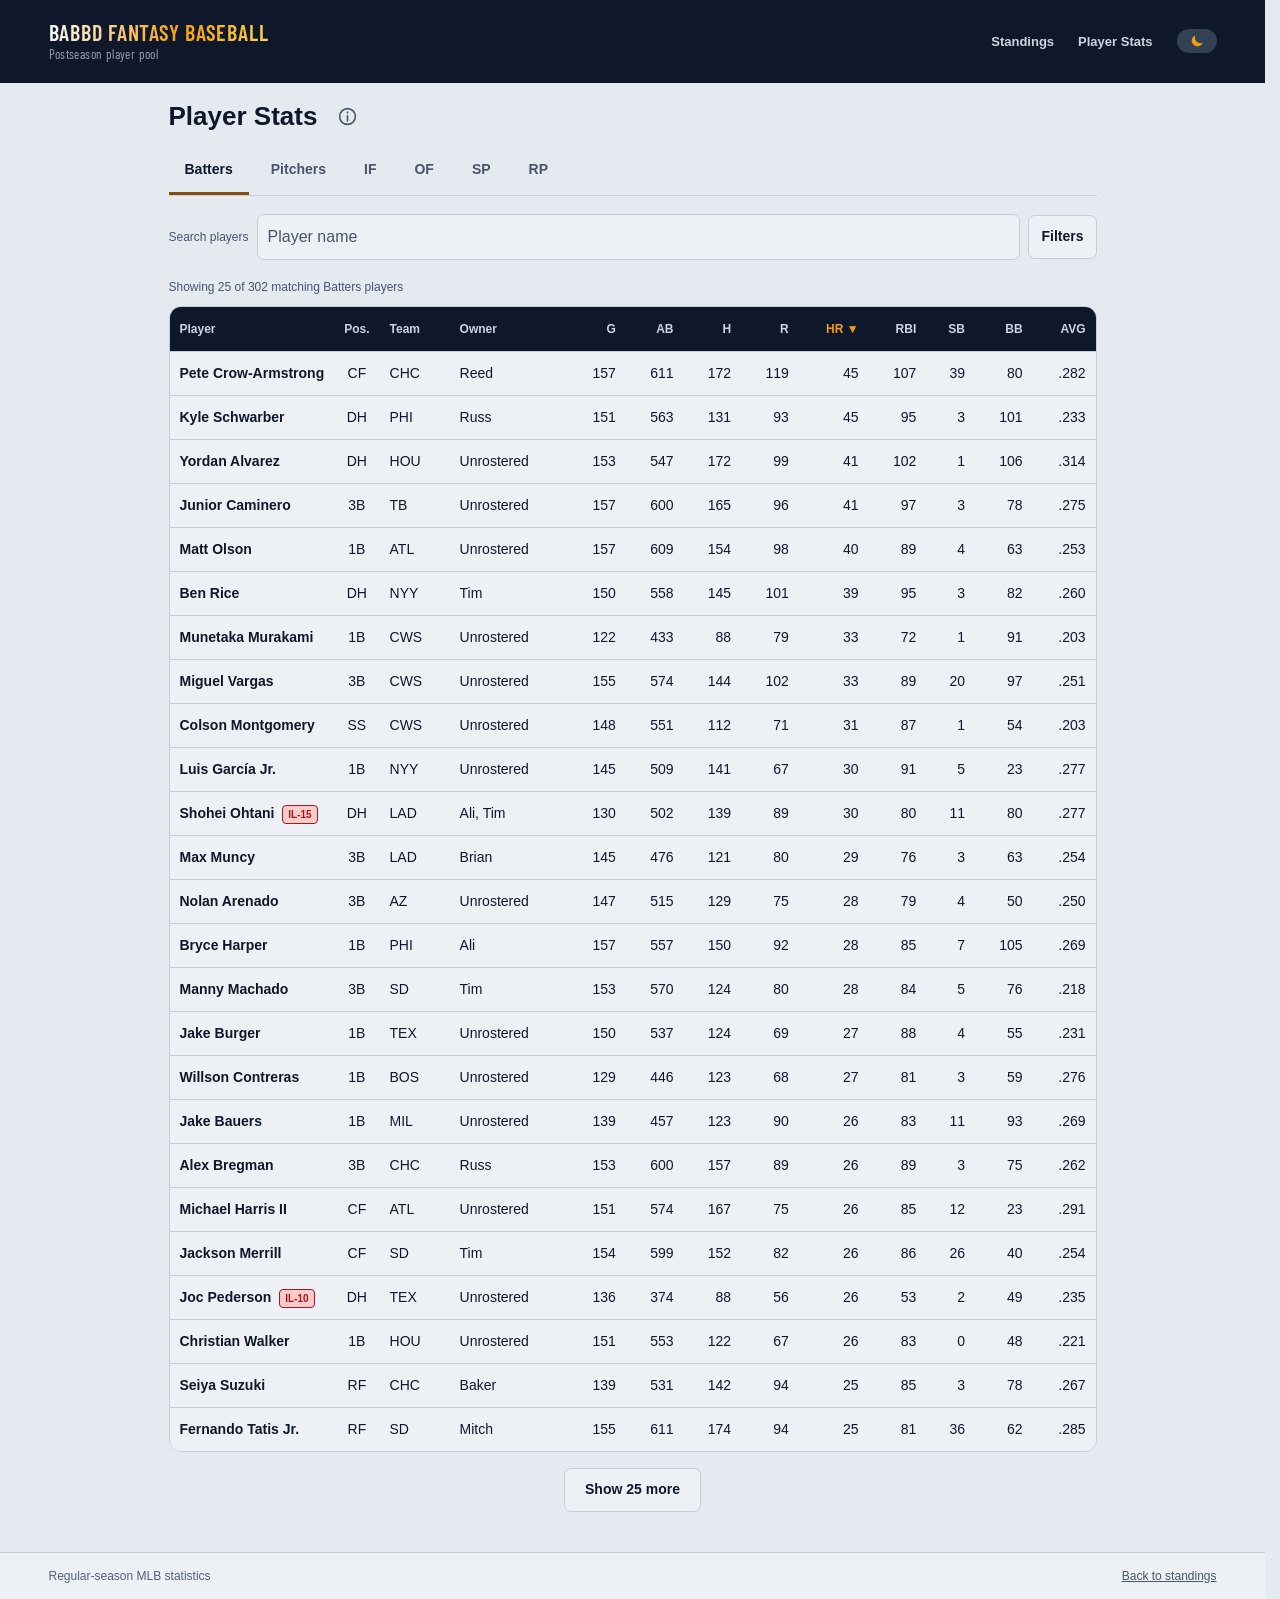
==== commit b6b2a384: "added sheet players logic" ====
--- a/docs/stats.html
+++ b/docs/stats.html
@@ -7,7 +7,7 @@
   <title>Player Stats · BABBD Fantasy Baseball</title>
   <link rel="icon" type="image/svg+xml" href="favicon.svg">
   <link rel="stylesheet" href="styles.css">
-  <link rel="stylesheet" href="stats.css?v=20260922-owners">
+  <link rel="stylesheet" href="stats.css?v=20260923-minimum-sheet-top">
   <script src="theme.js"></script>
 </head>
 <body>
@@ -42,7 +42,7 @@
       <p>Batters and Pitchers show the complete lists. IF and OF use primary MLB position; SP and RP use stats in the selected range:</p>
       <ul class="stats-info-rules">
         <li><strong>IF:</strong> C, 1B, 2B, 3B, SS. <strong>OF:</strong> LF, CF, RF, OF.</li>
-        <li><strong>SP:</strong> 2+ starts. <strong>RP:</strong> 2+ saves or fewer than 2 starts. Players with 2+ starts and 2+ saves appear in both, regardless of position label.</li>
+        <li><strong>SP:</strong> 2+ starts. <strong>RP:</strong> pitchers and designated two-way players with 2+ saves or fewer than 2 starts. Pitchers meeting both thresholds appear in both tabs. Incidental pitching by position players is excluded from RP.</li>
         <li>Primary DHs and players without a listed position are excluded from IF and OF. Ohtani is displayed as DH for batting and SP for pitching.</li>
       </ul>
       <h3 class="stats-info-subheading">Eligibility</h3>
@@ -52,6 +52,13 @@
       <p>Last 30 days ends on the published through-date, includes that day, and stays within the season year.</p>
       <h3 class="stats-info-subheading">Sorting</h3>
       <p>Default: most HR for batters, most K for pitchers. Select a column heading to sort; select again to reverse.</p>
+    </dialog>
+    <dialog id="stats-minimum-dialog" aria-labelledby="stats-minimum-title" aria-describedby="stats-qualification-help">
+      <div class="stats-info-heading">
+        <h2 id="stats-minimum-title">Minimum AB and IP</h2>
+        <button id="stats-minimum-close" type="button" aria-label="Close minimum statistics information" autofocus>×</button>
+      </div>
+      <p id="stats-qualification-help">Minimum AB applies to every player in batting views; minimum IP applies to every player in pitching views. Both use the selected statistics range, regardless of sorting. Zero means no minimum. Enter IP as whole innings.</p>
     </dialog>
     <p id="stats-status" class="stats-meta" role="status">Loading player statistics…</p>
     <div id="stats-content" hidden>
@@ -75,9 +82,15 @@
             <label>Team<select id="stats-team"><option value="">All teams</option></select></label>
             <label>Owner Status<select id="stats-owner"><option value="">All Players</option></select></label>
             <label>Position<select id="stats-position"><option value="">All positions</option></select></label>
-            <label>Minimum AB<input id="stats-min-ab" type="number" min="0" step="1" value="0" inputmode="numeric" aria-describedby="stats-qualification-help stats-qualification-error"></label>
-            <label>Minimum IP (whole innings)<input id="stats-min-ip" type="number" min="0" step="1" value="0" inputmode="numeric" aria-describedby="stats-qualification-help stats-qualification-error"></label>
-            <p id="stats-qualification-help" class="stats-meta stats-filter-help">Applies to every player in the relevant batting or pitching view. Zero means no minimum.</p>
+            <div class="stats-minimum-field">
+              <div class="stats-minimum-label"><label for="stats-min-ab">Minimum AB</label><button class="stats-info-button" type="button" data-minimum-info aria-label="About minimum AB" aria-haspopup="dialog" aria-controls="stats-minimum-dialog"><svg viewBox="0 0 24 24" aria-hidden="true"><circle cx="12" cy="12" r="9"/><path d="M12 11v6M12 7v1"/></svg></button></div>
+              <input id="stats-min-ab" type="number" min="0" step="1" value="0" inputmode="numeric" aria-describedby="stats-qualification-error">
+            </div>
+            <div class="stats-minimum-field">
+              <div class="stats-minimum-label"><label for="stats-min-ip">Minimum IP (whole innings)</label><button class="stats-info-button" type="button" data-minimum-info aria-label="About minimum IP" aria-haspopup="dialog" aria-controls="stats-minimum-dialog"><svg viewBox="0 0 24 24" aria-hidden="true"><circle cx="12" cy="12" r="9"/><path d="M12 11v6M12 7v1"/></svg></button></div>
+              <input id="stats-min-ip" type="number" min="0" step="1" value="0" inputmode="numeric" aria-describedby="stats-qualification-error">
+            </div>
+            <label class="stats-sheet-toggle"><input id="stats-sheet" type="checkbox">Sheet Players Only</label>
             <p id="stats-qualification-error" class="stats-meta stats-filter-help" role="status" hidden>Enter a whole number of zero or greater for each minimum. The last valid minimums remain applied.</p>
           </div>
         </div>
@@ -92,11 +105,11 @@
   </main>
   <footer class="site-footer"><div class="site-footer-inner"><span>Regular-season MLB statistics</span><a href="./">Back to standings</a></div></footer>
   <script src="header.js" defer></script>
-  <script src="stats-positions.js?v=20260922-pitcher-roles" defer></script>
-  <script src="stats-sort.js?v=20260922-owners" defer></script>
+  <script src="stats-positions.js?v=20260923-relief-eligibility" defer></script>
+  <script src="stats-sort.js?v=20260923-player-names" defer></script>
   <script src="stats-owners.js?v=20260922-owners" defer></script>
-  <script src="stats-filters.js" defer></script>
+  <script src="stats-filters.js?v=20260923-sheet" defer></script>
   <script src="stats-status.js" defer></script>
-  <script src="stats.js?v=20260922-owners" defer></script>
+  <script src="stats.js?v=20260923-player-names" defer></script>
 </body>
 </html>
--- a/docs/stats.css
+++ b/docs/stats.css
@@ -1,3 +1,5 @@
+.stats-controls .stats-sheet-toggle{grid-column:1/-1;flex-direction:row;align-items:center;gap:8px;min-height:44px;cursor:pointer}
+.stats-controls .stats-sheet-toggle input{width:18px;min-width:18px;height:18px;padding:0;accent-color:var(--focus)}
 .stats-title{font-size:26px;margin-bottom:8px}
 .stats-il-badge{display:inline-block;vertical-align:middle;margin-left:4px;padding:1px 5px;border:1px solid currentColor;border-radius:4px;background:var(--red-bg);color:var(--red-text);font-size:10px;font-weight:700;line-height:1.5;white-space:nowrap}
 #stats-show-more{display:block;min-height:44px;margin:16px auto;padding:10px 20px;border:1px solid var(--border);border-radius:7px;background:var(--card);color:var(--text);font:inherit;font-weight:600;cursor:pointer}
@@ -14,15 +16,15 @@
 .stats-info-button{display:grid;place-items:center;min-width:44px;min-height:44px;border:0;border-radius:50%;background:transparent;color:var(--muted);cursor:pointer}
 .stats-info-button svg{width:21px;height:21px;fill:none;stroke:currentColor;stroke-width:1.8;stroke-linecap:round}
 .stats-info-button:hover{background:var(--hover);color:var(--text)}
-#stats-info-dialog{margin:auto;width:calc(100% - 32px);max-width:520px;max-height:calc(100dvh - 32px);overflow:auto;padding:24px;border:1px solid var(--border);border-radius:var(--radius);background:var(--card);color:var(--text);box-shadow:0 20px 60px #0005}
-#stats-info-dialog::backdrop{background:rgb(0 0 0 / .55)}
+:is(#stats-info-dialog,#stats-minimum-dialog){margin:auto;width:calc(100% - 32px);max-width:520px;max-height:calc(100dvh - 32px);overflow:auto;padding:24px;border:1px solid var(--border);border-radius:var(--radius);background:var(--card);color:var(--text);box-shadow:0 20px 60px #0005}
+:is(#stats-info-dialog,#stats-minimum-dialog)::backdrop{background:rgb(0 0 0 / .55)}
 .stats-info-heading{display:flex;align-items:center;justify-content:space-between;gap:12px;margin-bottom:16px}
 .stats-info-heading h2{font-size:20px}
 .stats-info-subheading{font-size:15px;margin:18px 0 8px}
 .stats-info-rules{padding-left:20px;margin:12px 0}
 .stats-info-rules li{margin:8px 0}
-#stats-info-close{flex-shrink:0;width:44px;height:44px;border:0;border-radius:7px;background:var(--hover);color:var(--text);font-size:26px;cursor:pointer}
-.stats-info-button:focus-visible,#stats-info-close:focus-visible{outline:2px solid var(--focus);outline-offset:3px}
+:is(#stats-info-close,#stats-minimum-close){flex-shrink:0;width:44px;height:44px;border:0;border-radius:7px;background:var(--hover);color:var(--text);font-size:26px;cursor:pointer}
+.stats-info-button:focus-visible,:is(#stats-info-close,#stats-minimum-close):focus-visible{outline:2px solid var(--focus);outline-offset:3px}
 .stats-intro{max-width:760px;color:var(--muted);margin-bottom:14px}
 .stats-meta{color:var(--muted);font-size:12px;margin:10px 0}
 .stats-tabs{display:flex;gap:6px;border-bottom:1px solid var(--border);margin-top:20px;overflow-x:auto}
@@ -39,9 +41,16 @@
 #stats-filters-toggle[aria-expanded=true]{background:var(--hover)}
 .stats-filter-fields{display:grid;grid-template-columns:repeat(2,minmax(0,1fr));gap:12px;padding:12px;border:1px solid var(--border);border-radius:7px;background:var(--card)}
 .stats-filter-fields[hidden]{display:none}
+@media(width < 500px){.stats-filter-fields{grid-template-columns:1fr}}
 .stats-filter-help{grid-column:1/-1;margin:0}
+.stats-minimum-field{min-width:0;display:flex;flex-direction:column;gap:6px}
+.stats-minimum-field[hidden]{display:none}
+@media(min-width:500px){
+  .stats-controls .stats-sheet-toggle{grid-column:2;align-self:start}
+}
+.stats-minimum-label{display:flex;align-items:center;gap:4px;flex:1}
+.stats-minimum-label .stats-info-button{flex-shrink:0;min-width:28px;min-height:28px;padding:3px}
 .stats-controls input[aria-invalid=true]{border-color:var(--red)}
-@media(max-width:640px){.stats-filter-fields{grid-template-columns:1fr}}
 .stats-controls label{display:flex;flex-direction:column;gap:6px;font-size:12px;color:var(--muted);min-width:0}
 .stats-controls input,.stats-controls select{width:100%;min-width:0;background:var(--card);color:var(--text);border:1px solid var(--border);border-radius:7px;padding:10px;font:inherit;font-size:16px}
 .stats-table-wrap{overflow:auto;border:1px solid var(--border);border-radius:var(--radius);background:var(--card)}
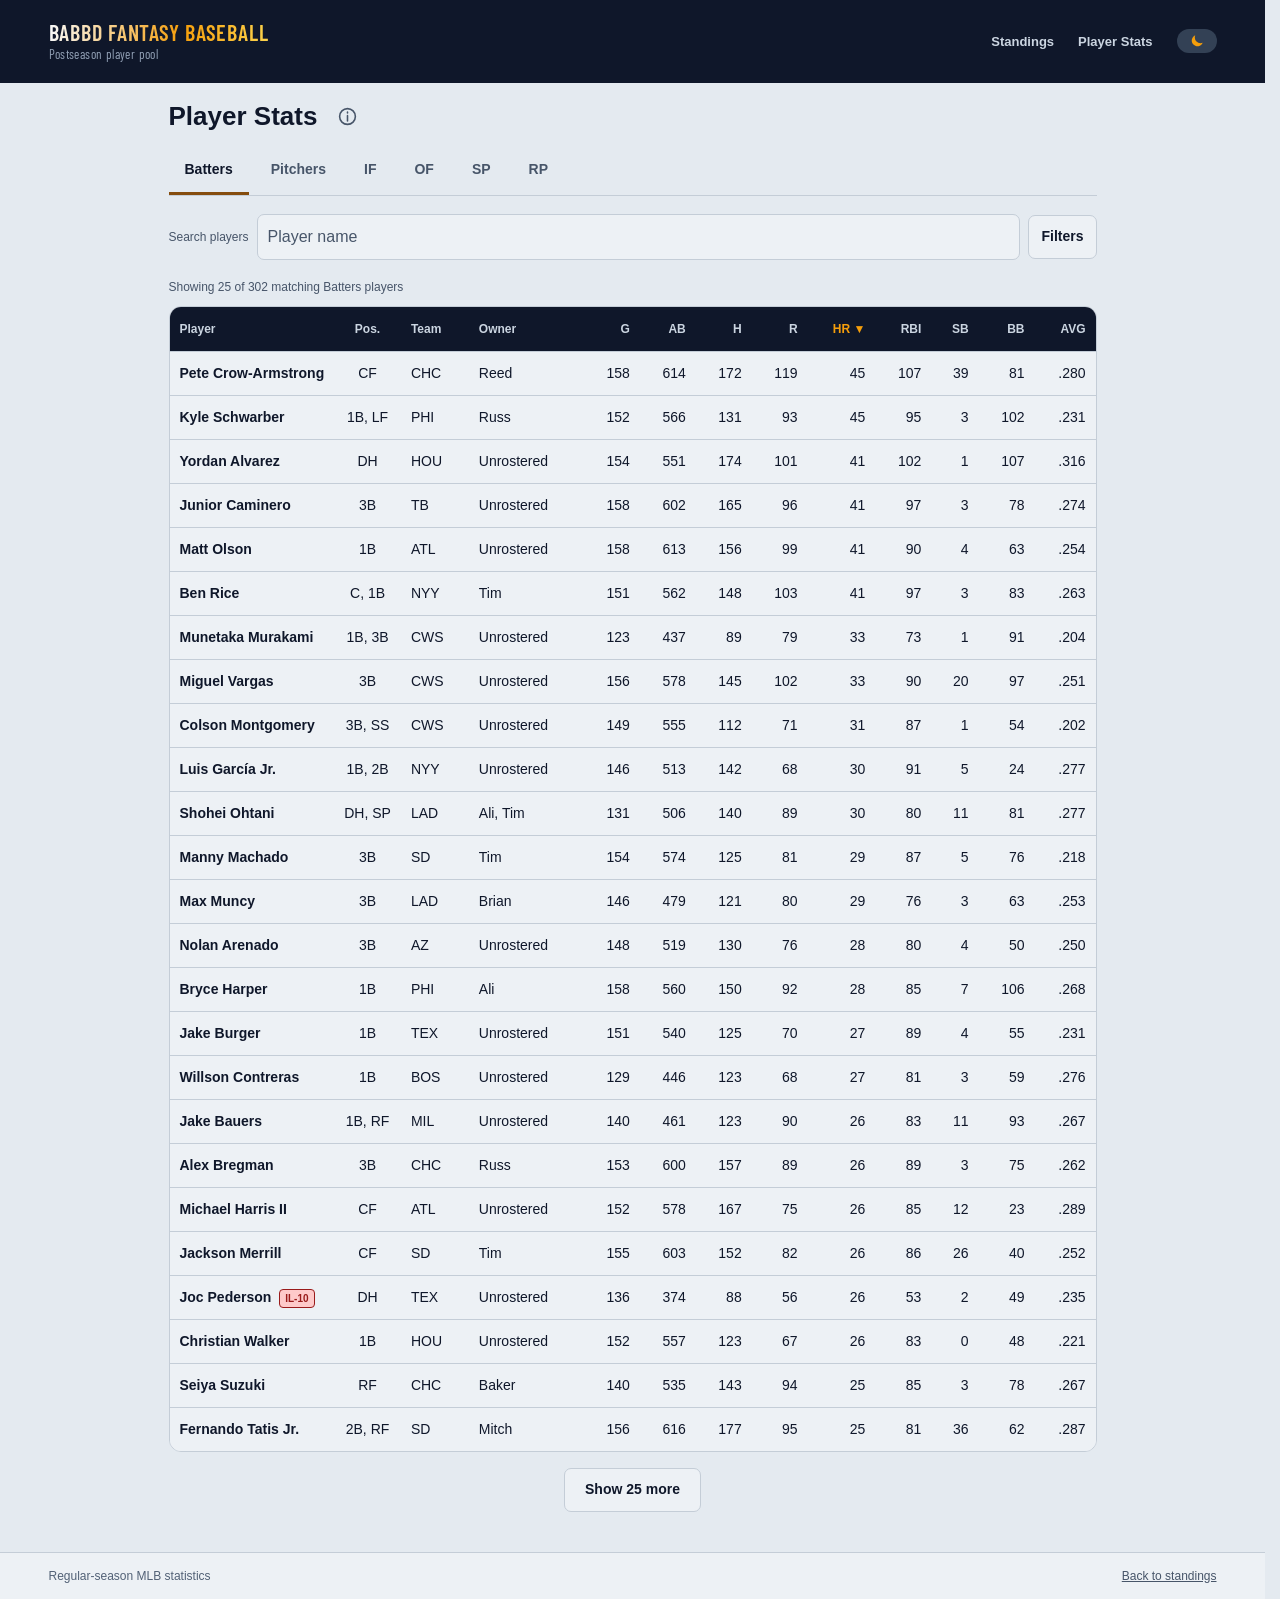
==== commit 91d12b52: "added multi position support" ====
--- a/docs/stats.html
+++ b/docs/stats.html
@@ -6,7 +6,7 @@
   <meta name="theme-color" content="#0f172a">
   <title>Player Stats · BABBD Fantasy Baseball</title>
   <link rel="icon" type="image/svg+xml" href="favicon.svg">
-  <link rel="stylesheet" href="styles.css">
+  <link rel="stylesheet" href="styles.css?v=20260924-header-meta">
   <link rel="stylesheet" href="stats.css?v=20260923-minimum-sheet-top">
   <script src="theme.js"></script>
 </head>
@@ -39,11 +39,11 @@
       <p id="stats-info-description" class="stats-intro">Regular-season stats for the selected organizations’ current players, including stats earned with previous teams.</p>
       <p id="stats-dates" class="stats-meta">Statistics dates will appear when player data loads.</p>
       <h3 class="stats-info-subheading">Tabs</h3>
-      <p>Batters and Pitchers show the complete lists. IF and OF use primary MLB position; SP and RP use stats in the selected range:</p>
+      <p>Batters and Pitchers show the complete statistical lists. Saved Sheet positions control position tabs and filters, whether or not Sheet Players Only is checked.</p>
       <ul class="stats-info-rules">
         <li><strong>IF:</strong> C, 1B, 2B, 3B, SS. <strong>OF:</strong> LF, CF, RF, OF.</li>
-        <li><strong>SP:</strong> 2+ starts. <strong>RP:</strong> pitchers and designated two-way players with 2+ saves or fewer than 2 starts. Pitchers meeting both thresholds appear in both tabs. Incidental pitching by position players is excluded from RP.</li>
-        <li>Primary DHs and players without a listed position are excluded from IF and OF. Ohtani is displayed as DH for batting and SP for pitching.</li>
+        <li>Explicit SP and RP assignments grant those positions. Generic P or TWP uses 2+ starts for SP, and 2+ saves or fewer than 2 starts for RP.</li>
+        <li>Pos. shows all assigned positions in their saved order. DH alone does not qualify for IF or OF; position players without a pitching assignment are excluded from RP.</li>
       </ul>
       <h3 class="stats-info-subheading">Eligibility</h3>
       <p>Owner Status uses the same test rosters as Standings. Ownership applies across statistics ranges; filters only include players in this page’s postseason player pool.</p>
@@ -105,11 +105,11 @@
   </main>
   <footer class="site-footer"><div class="site-footer-inner"><span>Regular-season MLB statistics</span><a href="./">Back to standings</a></div></footer>
   <script src="header.js" defer></script>
-  <script src="stats-positions.js?v=20260923-relief-eligibility" defer></script>
+  <script src="stats-positions.js?v=20260924-sheet-positions" defer></script>
   <script src="stats-sort.js?v=20260923-player-names" defer></script>
   <script src="stats-owners.js?v=20260922-owners" defer></script>
   <script src="stats-filters.js?v=20260923-sheet" defer></script>
   <script src="stats-status.js" defer></script>
-  <script src="stats.js?v=20260923-player-names" defer></script>
+  <script src="stats.js?v=20260924-sheet-positions" defer></script>
 </body>
 </html>
--- a/docs/styles.css
+++ b/docs/styles.css
@@ -34,6 +34,7 @@
 .mobile-menu-toggle svg{width:22px;height:22px;fill:none;stroke:currentColor;stroke-width:2;stroke-linecap:round}
 .mobile-menu-toggle:focus-visible,#header-menu a:focus-visible,#header-menu button:focus-visible{outline:2px solid #f59e0b;outline-offset:3px}
 @media(max-width:780px){
+  .header-meta{display:none}
   header{position:relative;z-index:10}
   .header-inner{flex-wrap:wrap}
   .header-right{gap:14px}
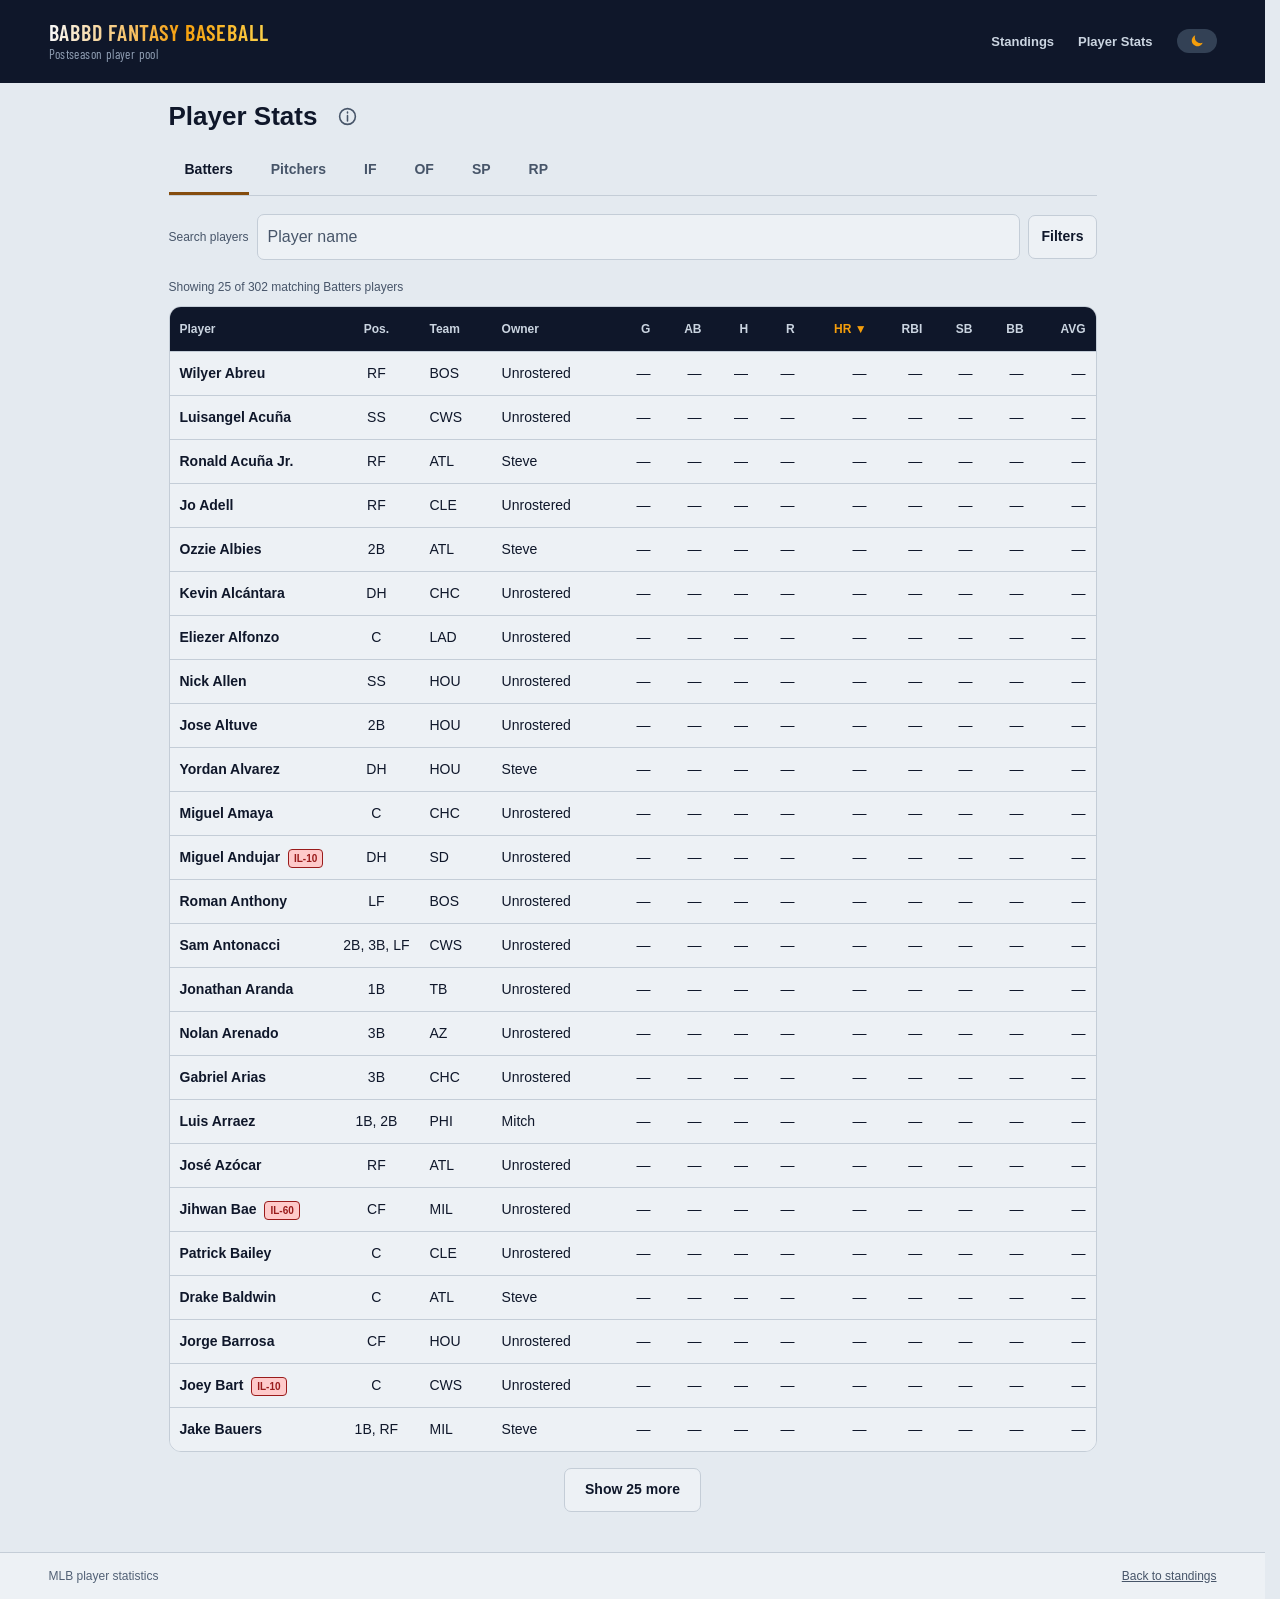
==== commit 59a638ab: "removed test stats" ====
--- a/docs/stats.html
+++ b/docs/stats.html
@@ -4,15 +4,15 @@
   <meta charset="utf-8">
   <meta name="viewport" content="width=device-width,initial-scale=1,viewport-fit=cover">
   <meta name="theme-color" content="#0f172a">
-  <title>Player Stats · BABBD Fantasy Baseball</title>
+  <title>Player Stats · Fantasy Baseball</title>
   <link rel="icon" type="image/svg+xml" href="favicon.svg">
   <link rel="stylesheet" href="styles.css?v=20260924-header-meta">
   <link rel="stylesheet" href="stats.css?v=20260923-minimum-sheet-top">
-  <script src="theme.js"></script>
+  <script src="theme.js?v=20260926-icons"></script>
 </head>
 <body>
   <header><div class="header-inner">
-    <div><h1 class="header-title">BABBD Fantasy Baseball</h1><p class="header-subtitle">Postseason player pool</p></div>
+    <div><h1 class="header-title">Fantasy Baseball</h1><p class="header-subtitle">Postseason player pool</p></div>
     <button class="mobile-menu-toggle" type="button" aria-label="Open navigation menu" aria-expanded="false" aria-controls="header-menu">
       <svg viewBox="0 0 24 24" aria-hidden="true"><path d="M4 6h16M4 12h16M4 18h16"/></svg>
     </button>
@@ -36,7 +36,7 @@
         <h2 id="stats-info-title">About Player Stats</h2>
         <button id="stats-info-close" type="button" aria-label="Close information" autofocus>×</button>
       </div>
-      <p id="stats-info-description" class="stats-intro">Regular-season stats for the selected organizations’ current players, including stats earned with previous teams.</p>
+      <p id="stats-info-description" class="stats-intro">Postseason counts completed games only. Players without an appearance show dashes. Regular-season ranges include stats earned with previous teams and remain available separately.</p>
       <p id="stats-dates" class="stats-meta">Statistics dates will appear when player data loads.</p>
       <h3 class="stats-info-subheading">Tabs</h3>
       <p>Batters and Pitchers show the complete statistical lists. Saved Sheet positions control position tabs and filters, whether or not Sheet Players Only is checked.</p>
@@ -103,13 +103,14 @@
       </section>
     </div>
   </main>
-  <footer class="site-footer"><div class="site-footer-inner"><span>Regular-season MLB statistics</span><a href="./">Back to standings</a></div></footer>
+  <footer class="site-footer"><div class="site-footer-inner"><span>MLB player statistics</span><a href="./">Back to standings</a></div></footer>
   <script src="header.js" defer></script>
   <script src="stats-positions.js?v=20260924-sheet-positions" defer></script>
   <script src="stats-sort.js?v=20260923-player-names" defer></script>
   <script src="stats-owners.js?v=20260922-owners" defer></script>
   <script src="stats-filters.js?v=20260923-sheet" defer></script>
   <script src="stats-status.js" defer></script>
-  <script src="stats.js?v=20260924-sheet-positions" defer></script>
+  <script src="league-title.js?v=20260926" defer></script>
+  <script src="stats.js?v=20260926-range-session" defer></script>
 </body>
 </html>
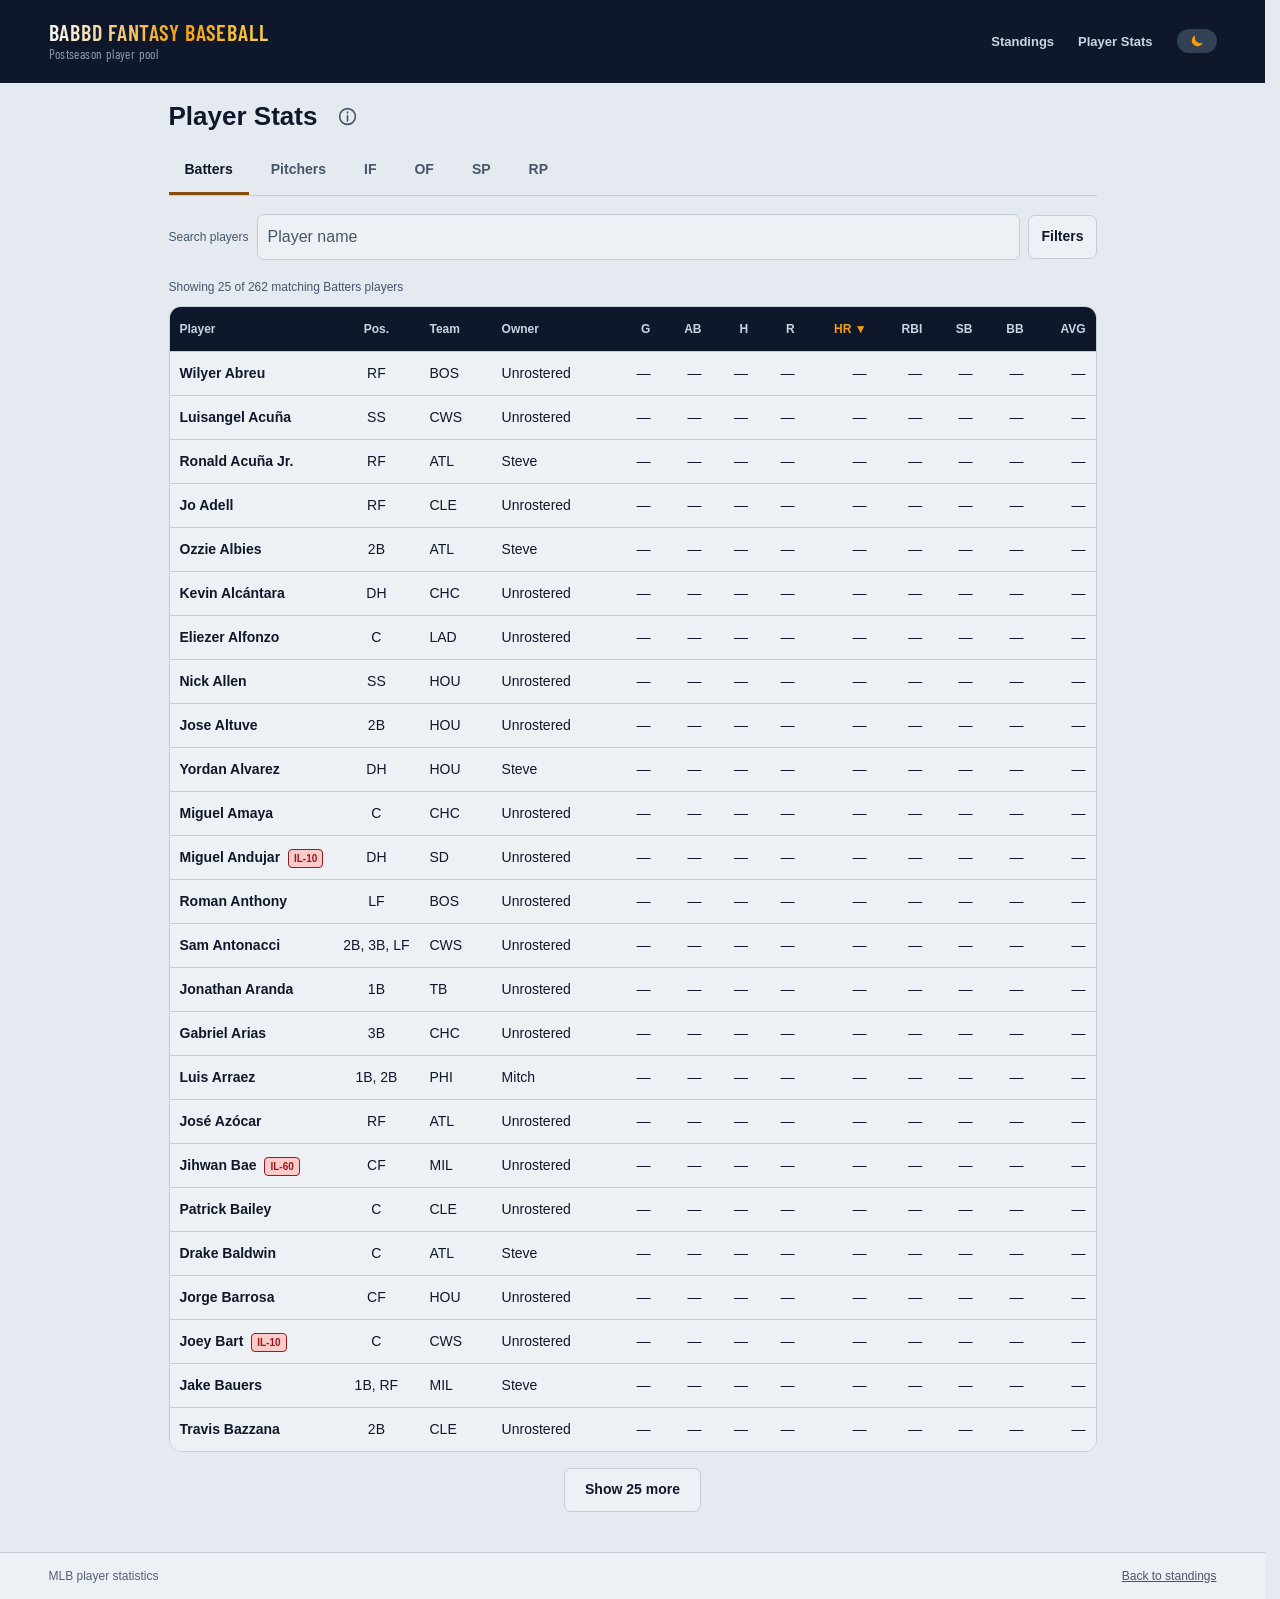
==== commit b00a423c: "roster update" ====
--- a/docs/stats.html
+++ b/docs/stats.html
@@ -105,7 +105,7 @@
   </main>
   <footer class="site-footer"><div class="site-footer-inner"><span>MLB player statistics</span><a href="./">Back to standings</a></div></footer>
   <script src="header.js" defer></script>
-  <script src="stats-positions.js?v=20260924-sheet-positions" defer></script>
+  <script src="stats-positions.js?v=20260927-pitcher-eligibility" defer></script>
   <script src="stats-sort.js?v=20260923-player-names" defer></script>
   <script src="stats-owners.js?v=20260922-owners" defer></script>
   <script src="stats-filters.js?v=20260923-sheet" defer></script>
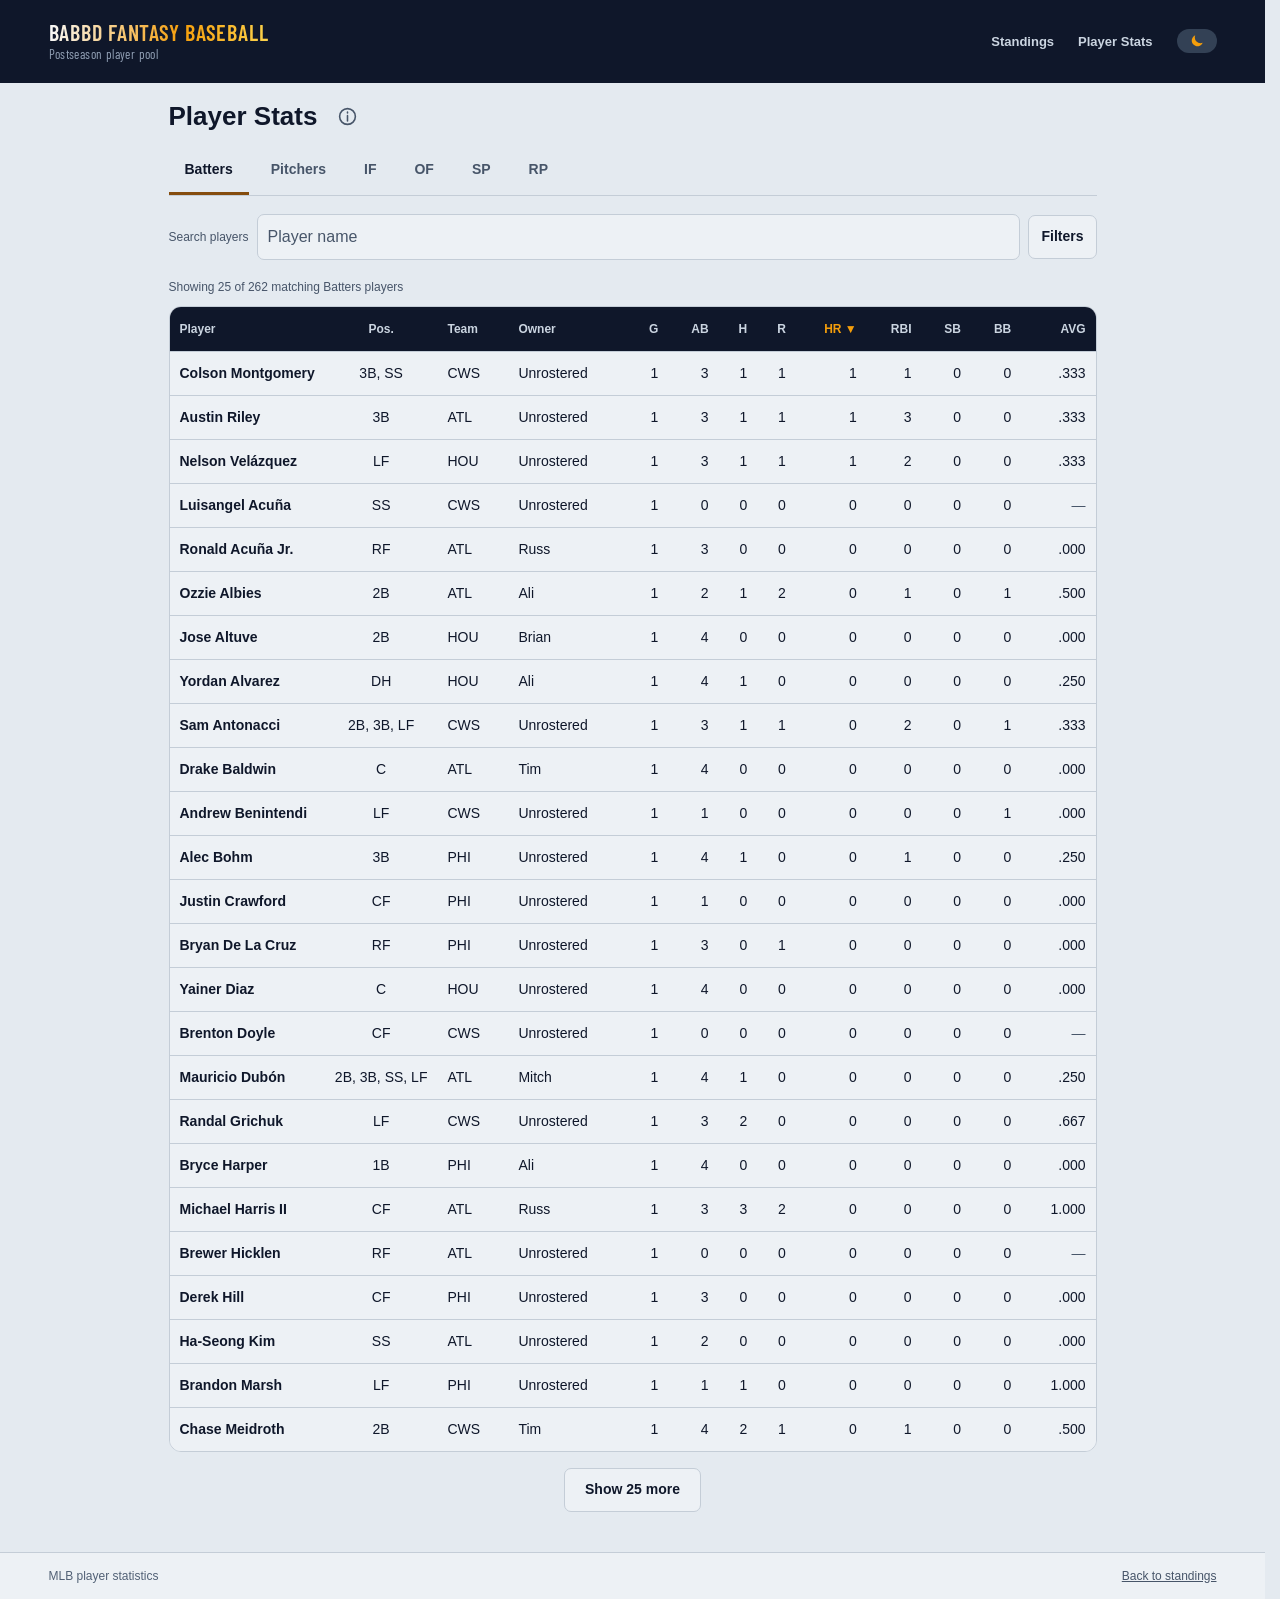
==== commit 3f1a6646: "postseason begins" ====
--- a/docs/stats.html
+++ b/docs/stats.html
@@ -6,8 +6,8 @@
   <meta name="theme-color" content="#0f172a">
   <title>Player Stats · Fantasy Baseball</title>
   <link rel="icon" type="image/svg+xml" href="favicon.svg">
-  <link rel="stylesheet" href="styles.css?v=20260924-header-meta">
-  <link rel="stylesheet" href="stats.css?v=20260923-minimum-sheet-top">
+  <link rel="stylesheet" href="styles.css?v=20260929-muted-stats">
+  <link rel="stylesheet" href="stats.css?v=20260929-postseason-sheet">
   <script src="theme.js?v=20260926-icons"></script>
 </head>
 <body>
@@ -111,6 +111,6 @@
   <script src="stats-filters.js?v=20260923-sheet" defer></script>
   <script src="stats-status.js" defer></script>
   <script src="league-title.js?v=20260926" defer></script>
-  <script src="stats.js?v=20260926-range-session" defer></script>
+  <script src="stats.js?v=20260929-muted-stats" defer></script>
 </body>
 </html>
--- a/docs/styles.css
+++ b/docs/styles.css
@@ -7,6 +7,9 @@
 @media(prefers-reduced-motion:reduce){*{scroll-behavior:auto!important;transition:none!important}}
 .mobile-roster{display:none}.player-card{background:var(--card);border:1px solid var(--border);border-radius:var(--radius);margin-bottom:8px;overflow:hidden}.player-card-button{width:100%;border:0;background:none;color:var(--text);display:grid;grid-template-columns:38px 1fr auto 16px;align-items:center;gap:8px;text-align:left;padding:12px;cursor:pointer}.player-card-button:hover{background:var(--hover)}.player-card-name{font-weight:600;color:var(--owner)}.player-card-summary{font-size:12px;color:var(--muted);white-space:nowrap}.player-card-chevron{width:16px;color:var(--muted);transition:transform .2s}.player-card-detail{border-top:1px solid var(--border);padding:10px}.player-stat-grid{display:grid;grid-template-columns:repeat(5,1fr);gap:7px}.player-stat{display:flex;flex-direction:column;align-items:center;gap:2px;background:var(--bg);border:1px solid var(--border);border-radius:8px;padding:7px 3px}.player-stat label{font-size:9px;font-weight:700;color:var(--muted);text-transform:uppercase}.player-stat strong{font-size:13px;font-variant-numeric:tabular-nums}.mobile-total{display:flex;justify-content:space-between;align-items:center;background:var(--card);border:1px solid var(--border);border-radius:var(--radius);padding:11px 12px;margin-top:10px;font-weight:700}.mobile-total span:last-child{font-size:12px;color:var(--muted);text-align:right}
 @media(max-width:768px) and (orientation:portrait){.owner-table-wrap{display:none}.mobile-roster{display:block}.owner-section{margin-top:1.5rem}.owner-heading{align-items:center}.owner-heading strong{font-size:21px}.player-stat-grid{grid-template-columns:repeat(4,1fr)}}
+
+/* Missing values stay readable in both themes without competing with statistics. */
+.missing-stat{color:var(--muted);font-weight:400}
 
 /* Keep all six hitting categories above all six pitching categories on mobile. */
 .site-nav{display:flex;align-items:center;gap:14px}
--- a/docs/stats.css
+++ b/docs/stats.css
@@ -1,5 +1,6 @@
 .stats-controls .stats-sheet-toggle{grid-column:1/-1;flex-direction:row;align-items:center;gap:8px;min-height:44px;cursor:pointer}
 .stats-controls .stats-sheet-toggle input{width:18px;min-width:18px;height:18px;padding:0;accent-color:var(--focus)}
+.stats-controls .stats-sheet-toggle[hidden]{display:none}
 .stats-title{font-size:26px;margin-bottom:8px}
 .stats-il-badge{display:inline-block;vertical-align:middle;margin-left:4px;padding:1px 5px;border:1px solid currentColor;border-radius:4px;background:var(--red-bg);color:var(--red-text);font-size:10px;font-weight:700;line-height:1.5;white-space:nowrap}
 #stats-show-more{display:block;min-height:44px;margin:16px auto;padding:10px 20px;border:1px solid var(--border);border-radius:7px;background:var(--card);color:var(--text);font:inherit;font-weight:600;cursor:pointer}
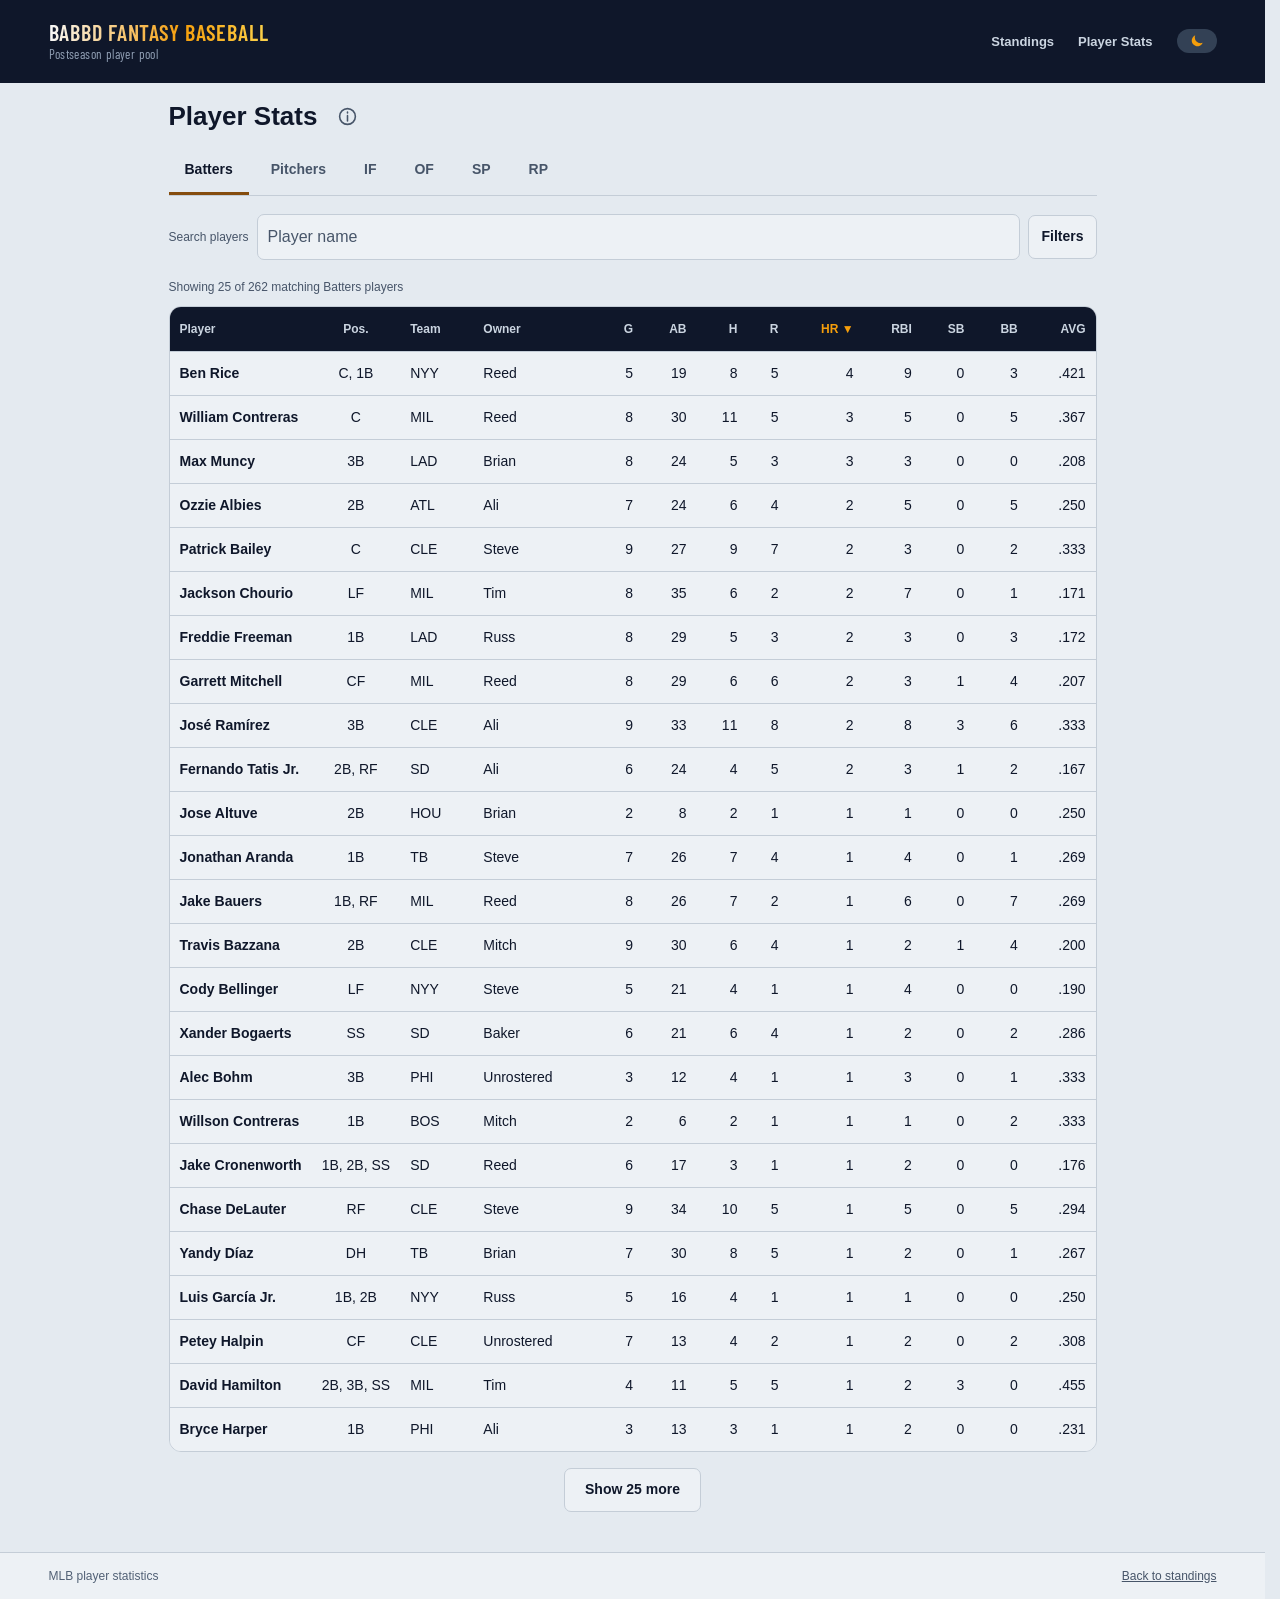
==== commit 8fb01ff3: "Add standings movement, matchup indicators, and postseason seven-day stats" ====
--- a/docs/stats.html
+++ b/docs/stats.html
@@ -111,6 +111,6 @@
   <script src="stats-filters.js?v=20260923-sheet" defer></script>
   <script src="stats-status.js" defer></script>
   <script src="league-title.js?v=20260926" defer></script>
-  <script src="stats.js?v=20260929-muted-stats" defer></script>
+  <script src="stats.js?v=20261017-last7" defer></script>
 </body>
 </html>
--- a/docs/styles.css
+++ b/docs/styles.css
@@ -10,6 +10,22 @@
 
 /* Missing values stay readable in both themes without competing with statistics. */
 .missing-stat{color:var(--muted);font-weight:400}
+.standings-note,.standings-help{color:var(--muted);font-size:12px;margin-bottom:.75rem}
+.standings-help summary{cursor:pointer}
+.rank-movement{font-size:11px;font-weight:400;color:var(--muted);white-space:nowrap}
+.category-heat{border:0;background:none;color:inherit;font-size:11px;line-height:1;padding:2px;margin-left:3px;cursor:help;vertical-align:middle}
+.category-heat.impact-high{--glow-core:#b45309;--glow-halo:#f59e0b;filter:drop-shadow(0 0 2px var(--glow-core)) drop-shadow(0 0 5px var(--glow-halo));animation:category-glow 2.8s ease-in-out infinite}
+[data-theme=dark] .category-heat.impact-high{--glow-core:#fef3c7;--glow-halo:#fbbf24}
+@keyframes category-glow{
+  0%,100%{filter:drop-shadow(0 0 1px var(--glow-core)) drop-shadow(0 0 3px var(--glow-halo))}
+  50%{filter:drop-shadow(0 0 3px var(--glow-core)) drop-shadow(0 0 9px var(--glow-halo))}
+}
+@media(prefers-reduced-motion:reduce){.category-heat.impact-high{animation:none}}
+.category-heat.impact-low{filter:grayscale(1);opacity:.5}
+.category-heat.impact-low:hover,.category-heat.impact-low:focus-visible{opacity:1}
+.category-heat:focus-visible,.standings-help summary:focus-visible{outline:2px solid var(--focus);outline-offset:2px}
+.owner-table .eliminated-player td{color:var(--muted);font-weight:400}
+.eliminated-label{display:block;font-size:10px;font-weight:400;line-height:1.3}
 
 /* Keep all six hitting categories above all six pitching categories on mobile. */
 .site-nav{display:flex;align-items:center;gap:14px}
